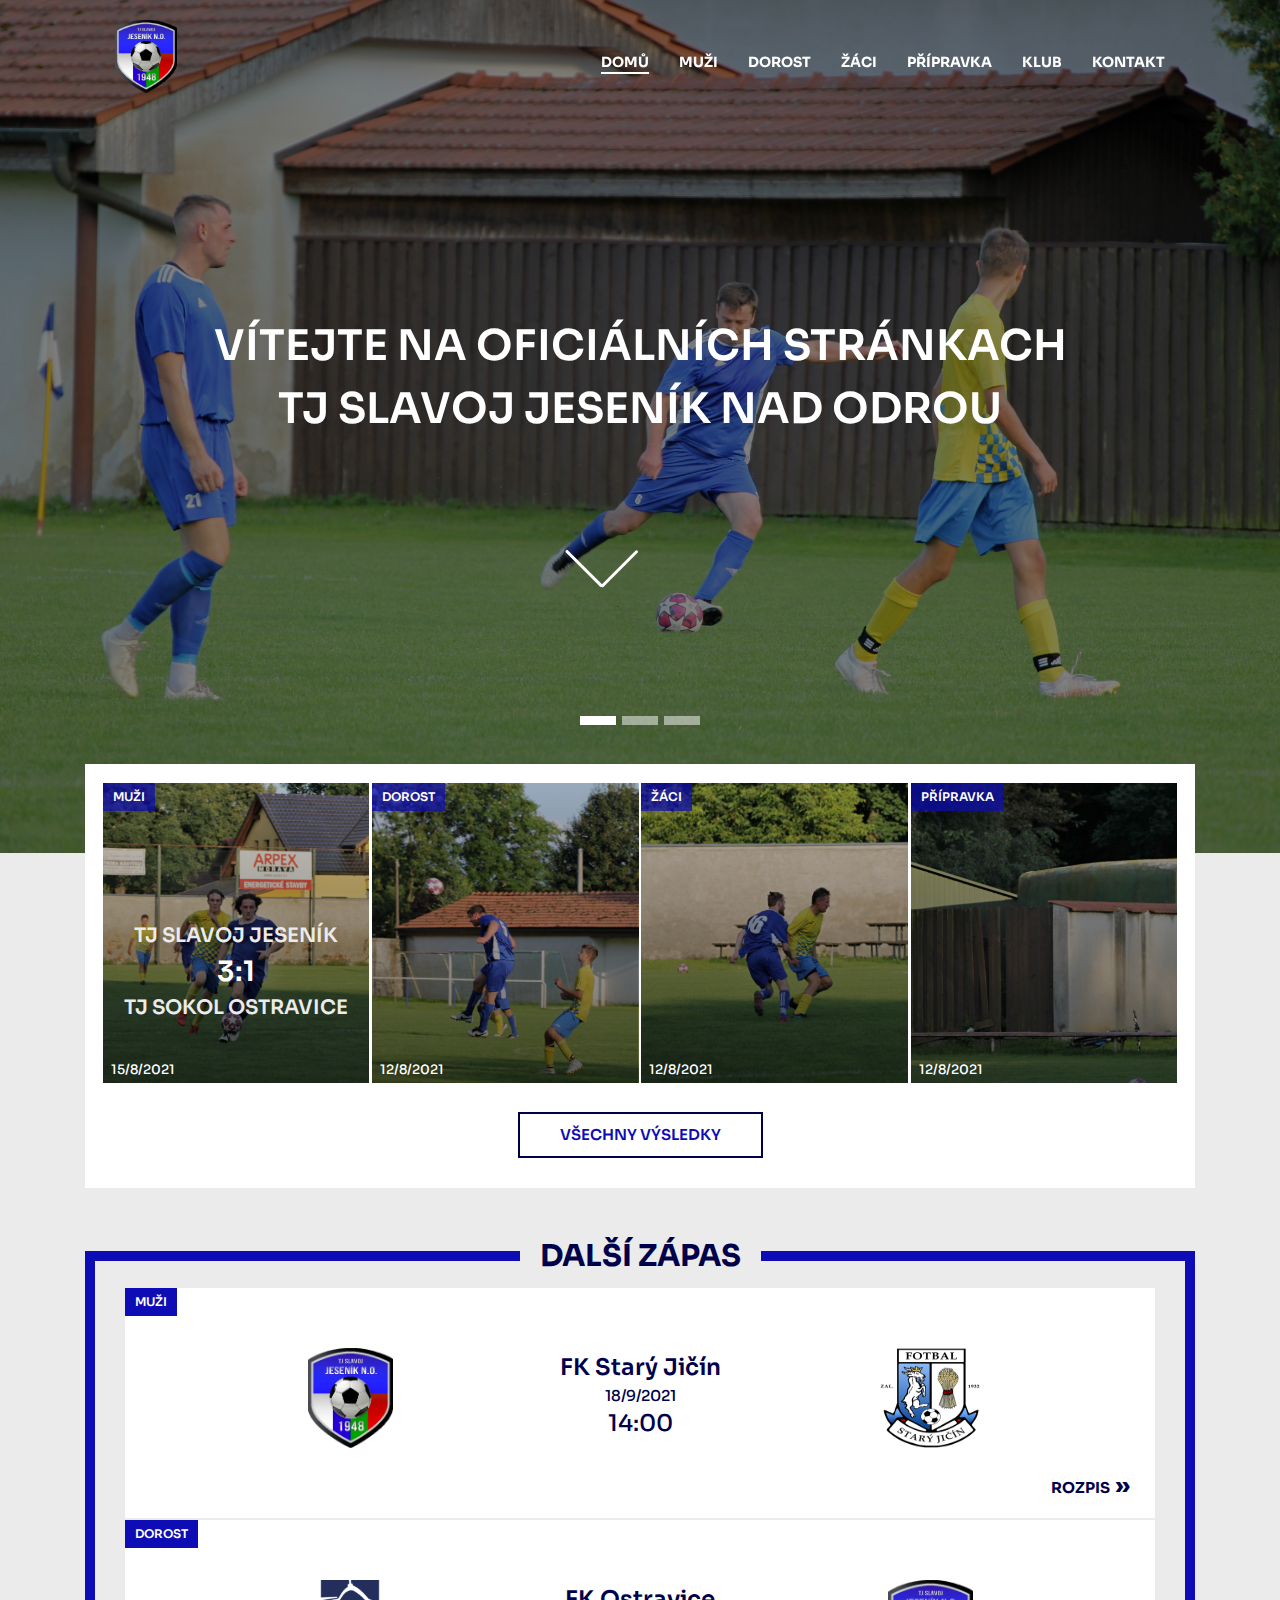
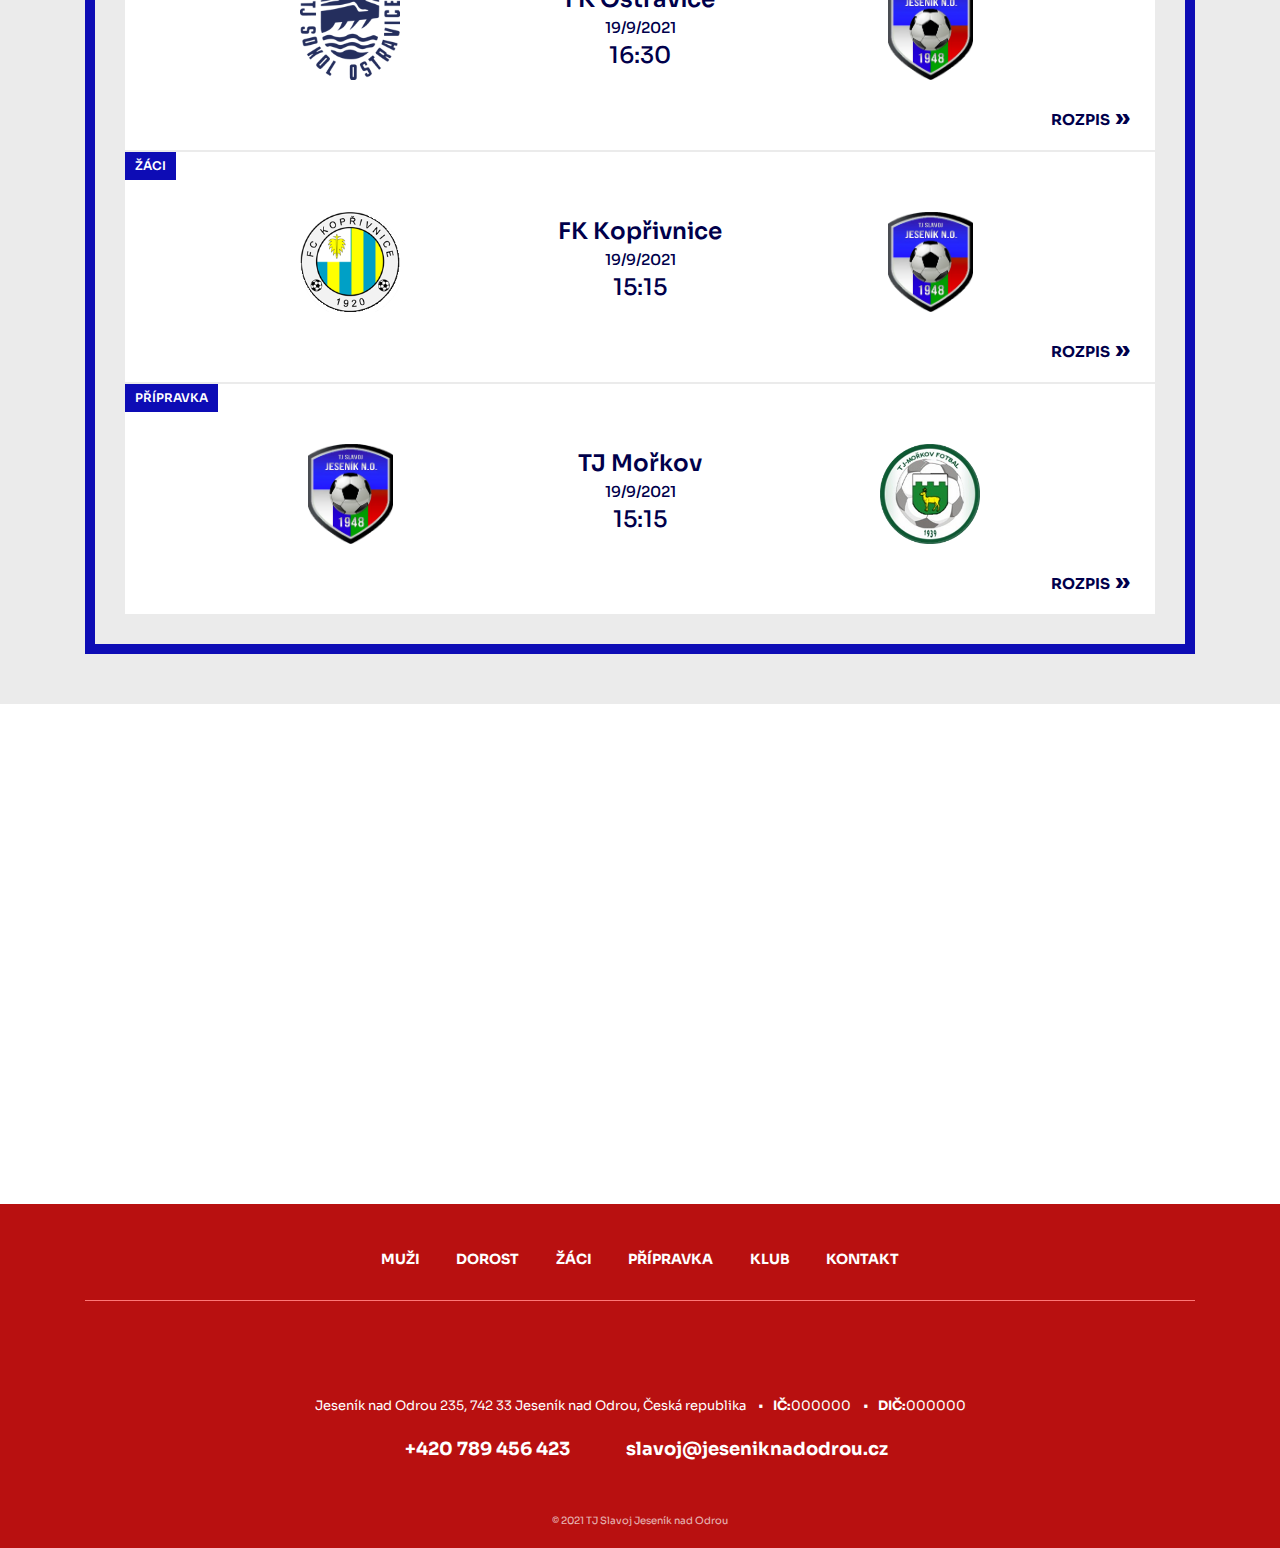
==== index.html @ a0bfc593 "edited bottom section" ====
<!DOCTYPE html>
<html>

<head>
    <meta charset='utf-8'>
    <meta http-equiv='X-UA-Compatible' content='IE=edge'>
    <title>TJ Slavoj</title>
    <meta name='viewport' content='width=device-width, initial-scale=1'>
    <link rel='stylesheet' type='text/css' media='screen' href='style.css'>
    <link rel="stylesheet" href="https://stackpath.bootstrapcdn.com/bootstrap/4.3.1/css/bootstrap.min.css"
        integrity="sha384-ggOyR0iXCbMQv3Xipma34MD+dH/1fQ784/j6cY/iJTQUOhcWr7x9JvoRxT2MZw1T" crossorigin="anonymous">
    <link rel="stylesheet" href="font-awesome-4.7.0/css/font-awesome.min.css">
    <script src="https://code.jquery.com/jquery-3.3.1.slim.min.js"
        integrity="sha384-q8i/X+965DzO0rT7abK41JStQIAqVgRVzpbzo5smXKp4YfRvH+8abtTE1Pi6jizo"
        crossorigin="anonymous"></script>
    <script src="https://cdnjs.cloudflare.com/ajax/libs/popper.js/1.14.7/umd/popper.min.js"
        integrity="sha384-UO2eT0CpHqdSJQ6hJty5KVphtPhzWj9WO1clHTMGa3JDZwrnQq4sF86dIHNDz0W1"
        crossorigin="anonymous"></script>
    <script src="https://stackpath.bootstrapcdn.com/bootstrap/4.3.1/js/bootstrap.min.js"
        integrity="sha384-JjSmVgyd0p3pXB1rRibZUAYoIIy6OrQ6VrjIEaFf/nJGzIxFDsf4x0xIM+B07jRM"
        crossorigin="anonymous"></script>
    <!-- function wanted to work only on current html file -->
    <script>
        $(window).scroll(function () {
            if ($(document).scrollTop() > 50) {
                $('.main-nav').addClass('affix');
                console.log("OK");
            } else {
                $('.main-nav').removeClass('affix');
            }
        });
    </script>
    <!-- Jquery needed -->
    <script src="https://ajax.googleapis.com/ajax/libs/jquery/3.1.1/jquery.min.js"></script>
    <script src="js/scripts.js"></script>
</head>

<body>
    <!-- Navigation bar -->
    <nav class="main-nav dynamic">
        <div class="container">
            <div class="logo">
                <a class="navbar-brand" href="#"></a>
            </div>
            <div id="mainListDiv" class="main_list">
                <ul class="navlinks">
                    <li class="active-page"><a href="#">DOMŮ</a></li>
                    <li><a href="muzi.html">MUŽI</a></li>
                    <li><a href="dorost.html">DOROST</a></li>
                    <li><a href="zaci.html">ŽÁCI</a></li>
                    <li><a href="pripravka.html">PŘÍPRAVKA</a></li>
                    <li><a href="klub.html">KLUB</a></li>
                    <li><a href="kontakt.html">KONTAKT</a></li>
                </ul>
            </div>
            <span class="navTrigger">
                <i></i>
                <i></i>
                <i></i>
            </span>
        </div>
    </nav>

    <!-- Carousel with into images -->
    <div id="carouselExampleIndicators" class="carousel slide" data-ride="carousel">
        <ol class="carousel-indicators">
            <li data-target="#carouselExampleIndicators" data-slide-to="0" class="active"></li>
            <li data-target="#carouselExampleIndicators" data-slide-to="1"></li>
            <li data-target="#carouselExampleIndicators" data-slide-to="2"></li>
        </ol>
        <div class="carousel-inner">
            <div class="main-desc">
                <span class="main-desc-1">VÍTEJTE NA OFICIÁLNÍCH STRÁNKACH</span>
                <br>
                <span class="main-desc-2">TJ SLAVOJ JESENÍK NAD ODROU</span>
                <br>
                <div class="arrow-container" onclick="scrollDown()">
                    <div class="arrow"></div>
                </div>
            </div>
            <div class="carousel-item active">
                <img class="d-block w-100" src="images/img05.jpg" alt="First slide">
            </div>
            <div class="carousel-item">
                <img class="d-block w-100" src="images/img01.jpg" alt="Second slide">
            </div>
            <div class="carousel-item">
                <img class="d-block w-100" src="images/img03.jpg" alt="Third slide">
            </div>
        </div>
    </div>

    <!-- middle section with results content images  -->
    <div class="container-fluid middle-section-background">
        <div class="container">
            <div class="result-section">
                <a onclick="openPageWithSection('muzi','mensTable')" style="cursor:pointer;">
                    <div class="result-images">
                        <div class="muzi">
                        </div>
                        <div class="result-title">MUŽI</div>
                        <div class="result-text">TJ SLAVOJ JESENÍK<br><span class="result-text-result">3:1</span><br>TJ
                            SOKOL OSTRAVICE</div>
                        <div class="result-date">15/8/2021</div>
                    </div>
                </a>
                <a href="#">
                    <div class="result-images">
                        <div class="dorost">
                        </div>
                        <div class="result-title">DOROST</div>
                        <div class="result-date">12/8/2021</div>
                    </div>
                </a>
                <a href="#">
                    <div class="result-images">
                        <div class="zaci">
                        </div>
                        <div class="result-title">ŽÁCI</div>
                        <div class="result-date">12/8/2021</div>
                    </div>
                </a>
                <a href="#">
                    <div class="result-images">
                        <div class="pripravka">
                        </div>
                        <div class="result-title">PŘÍPRAVKA</div>
                        <div class="result-date">12/8/2021</div>
                    </div>
                </a>
                <button class="results-bottom-button" onclick="openPageWithSection('muzi','resultTable')">VŠECHNY
                    VÝSLEDKY</button>
            </div>
        </div>
    </div>

    <!-- next matches section -->
    <div class="next-matches-section">
        <div class="container next-matches-title">
            <h2>DALŠÍ ZÁPAS</h2>
        </div>
        <div class="container">
            <div class="next-match-wrap">
                <div class="match-results-divider-line"></div>
                <div class="next-match-card ">
                    <div class="next-match-col">
                        <img src="images/logo.png" alt="Girl in a jacket" width="85" height="100">
                    </div>
                    <div class="next-match-col">
                        <div class="result-title" style="background-color: rgb(13,12,181);">MUŽI</div>
                        <h3>FK Starý Jičín</h3>
                        <h2>18/9/2021</h2>
                        <h1>14:00</h1>
                    </div>
                    <div class="next-match-col">
                        <img src="images/stary-jicin.png" alt="Girl in a jacket" width="100" height="100">
                    </div>
                    <a href="#" class="next-match-all" onclick="openPageWithSection('muzi','resultTable')">ROZPIS<span
                            class="arrow-next-match">&raquo;</span></a>
                </div>
                <div class="match-results-divider-line"></div>
                <div class="next-match-card">
                    <div class="next-match-col">
                        <img src="images/ostravice.png" alt="Girl in a jacket" width="100" height="100">
                    </div>
                    <div class="next-match-col">
                        <div class="result-title" style="background-color: rgb(13,12,181);">DOROST</div>
                        <h3>FK Ostravice</h3>
                        <h2>19/9/2021</h2>
                        <h1>16:30</h1>
                    </div>
                    <div class="next-match-col">
                        <img src="images/logo.png" alt="Girl in a jacket" width="85" height="100">
                    </div>
                    <a href="#" class="next-match-all">ROZPIS<span class="arrow-next-match">&raquo;</span></a>
                </div>

                <div class="match-results-divider-line"></div>
                <div class="next-match-card">
                    <div class="next-match-col">
                        <img src="images/koprivnice.png" alt="Girl in a jacket" width="100" height="100">
                    </div>
                    <div class="next-match-col">
                        <div class="result-title" style="background-color: rgb(13,12,181);">ŽÁCI</div>
                        <h3>FK Kopřivnice</h3>
                        <h2>19/9/2021</h2>
                        <h1>15:15</h1>
                    </div>
                    <div class="next-match-col">
                        <img src="images/logo.png" alt="Girl in a jacket" width="85" height="100">
                    </div>
                    <a href="#" class="next-match-all">ROZPIS<span class="arrow-next-match">&raquo;</span></a>
                </div>

                <div class="match-results-divider-line"></div>
                <div class="next-match-card">
                    <div class="next-match-col">
                        <img src="images/logo.png" alt="Girl in a jacket" width="85" height="100">
                    </div>
                    <div class="next-match-col">
                        <div class="result-title" style="background-color: rgb(13,12,181);">PŘÍPRAVKA</div>
                        <h3>TJ Mořkov</h3>
                        <h2>19/9/2021</h2>
                        <h1>15:15</h1>
                    </div>
                    <div class="next-match-col">
                        <img src="images/morkov.png" alt="Girl in a jacket" width="100" height="100">
                    </div>
                    <a href="#" class="next-match-all">ROZPIS<span class="arrow-next-match">&raquo;</span></a>
                </div>
            </div>
        </div>
    </div>
    </div>

    <!-- section with sponsors logos -->
    <div class="sponsors">
    </div>

    <!-- bottom section -->
    <div class="container-fluid bottom-section">
        <div class="container bottom-nav">
            <nav>
                <ul>
                    <li>MUŽI</li>
                    <li>DOROST</li>
                    <li>ŽÁCI</li>
                    <li>PŘÍPRAVKA</li>
                    <li>KLUB</li>
                    <li>KONTAKT</li>
                </ul>
            </nav>

            <div class="bottom-divider-line"></div>

            <div class="social-sites">
                <a href="https://www.facebook.com/TJ-Slavoj-Jesen%C3%ADk-nad-Odrou-111503132289346">
                    <i class="fa fa-facebook fa-2x" aria-hidden="true"></i>
                </a>
                <a href="https://www.instagram.com/slavoj_cz/">
                    <i class="fa fa-instagram fa-2x" aria-hidden="true"></i>
                </a>
                <i class="fa fa-youtube fa-2x" aria-hidden="true"></i>
                <i class="fa fa-twitter fa-2x" aria-hidden="true"></i>
            </div>

            
            <div class="comp-info">
                <i class="fa fa-map-marker"></i> 
                Jeseník nad Odrou 235, 742 33 Jeseník nad Odrou, Česká republika
                &nbsp;&nbsp;&nbsp;•&nbsp;&nbsp;&nbsp;<strong>IČ:</strong>000000
                &nbsp;&nbsp;&nbsp;•&nbsp;&nbsp;&nbsp;<strong>DIČ:</strong>000000
            </div>
            <div class="contact-info">
                <div class="phone">
                    <i class="fa fa-phone"></i>&nbsp;&nbsp;&nbsp;+420 789 456 423
                </div>
                <div class="mail">
                    <i class="fa fa-envelope-o"></i>&nbsp;&nbsp;&nbsp;slavoj@jeseniknadodrou.cz
                </div>
            </div>

            <div class="copyright">
                © 2021 TJ Slavoj Jeseník nad Odrou
            </div>


    </div>
    </div>

</body>

</html>
---- style.css ----
@import url('https://fonts.googleapis.com/css2?family=Georama:wght@100&family=Heebo:wght@300&family=Open+Sans&family=Play&display=swap');
@import url('https://fonts.googleapis.com/css2?family=Source+Sans+Pro&display=swap');
@import url('https://fonts.googleapis.com/css2?family=DM+Sans&family=Sintony&family=Sora&display=swap');
html,
body {
    margin: 0;
    padding: 0;
    box-sizing: border-box;
    font-family: 'DM Sans', sans-serif;
    font-family: 'Sintony', sans-serif;
    font-family: 'Sora', sans-serif;  
    font-size: 62.5%;
    font-size: 10px;
}

*:focus {
    outline: 0 !important;
}
/* Style for all HTML files */

/* Style for index.html file only */
.d-block.w-100 {
    filter: brightness(50%);
}

li.active-page {
    --d: 100%;
}


/* main desc animation */
@keyframes navAnimation {
    0% {
        opacity: 0;
    }
    70% {
        opacity: 0;
        margin-top: -50px;
    }
    100% {
        opacity: 1;
        margin-left: 0px;
     }
  }

.main-nav {
    width: 100%;
    height: 65px;
    position: fixed;
    line-height: 85px;
    text-align: center;
    z-index: 2;
    font-family: 'DM Sans', sans-serif;
    font-family: 'Sintony', sans-serif;
    font-family: 'Sora', sans-serif;
    font-weight: bold;
    animation: navAnimation ease 0.5s;
    animation-iteration-count: 1;
    animation-fill-mode: forwards;
}

.dynamic.main-nav {
    animation: navAnimation ease 1s;
    animation-iteration-count: 1;
    animation-fill-mode: forwards;
}


.main-nav div.logo {
    float: left;
    width: auto;
    height: auto;
    padding-left: 3rem;
}

.main-nav div.logo a {
    text-decoration: none;
    color: #fff;
    font-size: 2.5rem;
}

.main-nav div.logo a:hover {
    color: #00E676;
}

.main-nav div.main_list {
    height: 65px;
    float: right;
}

.main-nav div.main_list ul {
    width: 100%;
    height: 65px;
    display: flex;
    list-style: none;
    margin: 0;
    padding: 0;
}

.main-nav div.main_list ul li {
    width: auto;
    height: 85px;
    padding: 0;
    padding-right: 3rem;
}

.main-nav div.main_list ul li a {
    text-decoration: none;
    color: #fff;
    line-height: 85px;
    font-size: 1.4rem;
    background: 
    linear-gradient(currentColor 0 0) 
    0 100% /var(--d, 0) 2px 
    no-repeat;
    transition:0.25s;
    padding-bottom: 3px;
}


.main-nav div.main_list ul li a:hover {
  --d: 100%;
}


.navbar-brand {
    position: relative;
    background: url(images/version_1.png);
    width: 62px;
    height: 73px;
    background-size: cover;
    background-repeat: no-repeat;
    background-position: center;
}
/* Home section */

/* main desc animation */
@keyframes fadeAnimationOne {
    0% {
        opacity: 0;
    }
    30% {
        opacity: 0;
        margin-left: -200px;
    }
    100% {
        opacity: 1;
        margin-left: 0px;
     }
  }

  @keyframes fadeAnimationTwo {
    0% {
        opacity: 0;
    }
    50% {
        opacity: 0;
        margin-left: -200px;
    }
    100% {
        opacity: 1;
        margin-left: 0px;
     }
  }

  @keyframes fadeAnimationThree {
    0% {
        opacity: 0;
    }
    80% {
        opacity: 0;
        margin-left: -100px;
    }
    100% {
        opacity: 1;
        margin-left: 0px;
     }
  }

.main-desc {
    position: absolute;
    text-align: center;
    z-index: 1;
    color: white;
    top: 45%;
    left: 50%;
    width: 100%;
    transform: translateX(-50%) translateY(-55%);
    font-family: 'DM Sans', sans-serif;
    font-family: 'Sintony', sans-serif;
    font-family: 'Sora', sans-serif;
    font-size: 3.3vw;
    font-weight: 600;
}

.main-desc .main-desc-1 {
    animation: fadeAnimationOne ease 4s;
    animation-iteration-count: 1;
    animation-fill-mode: forwards;
}

.main-desc .main-desc-2 {
    animation: fadeAnimationTwo ease 4s;
    animation-iteration-count: 1;
    animation-fill-mode: forwards;
    margin-top: 50px;
}


@keyframes arrowAnimation {
    0%, 20%, 50%, 80%, 100% {
        transform: translateY(0);
      }
      40% {
        transform: translateY(-3vw);
      }
      60% {
        transform: translateY(-1.5vw);
      }
  }

.arrow-container {
    animation: fadeAnimationThree 3s forwards, arrowAnimation 3s infinite;
    display: block;
    width: 6vw;
    height: 5vw;
    position: absolute;
    top: 150%;
    left: 47%;
    transform: translate(-50%, 53%) rotateZ(0deg);
  }
  .arrow-container:hover {
    cursor: pointer;
  }
  .arrow-container:hover .arrow {
    top: 50%;
  }
  .arrow-container:hover .arrow:before {
    transform: translate(-50%, -50%) rotateZ(-30deg);
  }
  .arrow-container:hover .arrow:after {
    transform: translate(-50%, -50%) rotateZ(30deg);
  }
  .arrow {
    position: absolute;
    left: 50%;
    transition: all 0.4s ease;
    width: 4vw;
    height: 4vw;
  }
  .arrow:before, .arrow:after {
    transition: all 0.4s ease;
    content: '';
    display: block;
    position: absolute;
    transform-origin: bottom right;
    background: #fff;
    width: 0.2vw;
    height: 4vw;
    border-radius: 10px;
    transform: translate(-50%, -50%) rotateZ(-45deg);
  }
  .arrow:after {
    transform-origin: bottom left;
    transform: translate(-50%, -50%) rotateZ(45deg);
  }
  .arrow:nth-child(1) {
    top: 35%;
  }
  .arrow:nth-child(2) {
    top: 75%;
  }


.title-button {
    background-color: rgba(13,12,181,0.7);
    color: rgba(255,255,255,1);
    border: none;
    font-family: 'DM Sans', sans-serif;
    font-family: 'Sintony', sans-serif;
    font-family: 'Sora', sans-serif;
    font-size: 1.5vw;
    padding: 10px;
    border-radius: 10px;
}

.navTrigger {
    display: none;
}

.main-nav {
    padding-top: 20px;
    padding-bottom: 20px;
    -webkit-transition: all 0.4s ease;
    transition: all 0.4s ease;
}


/* Media qurey section */

@media screen and (min-width: 768px) and (max-width: 1024px) {
    .container {
        margin: 0;
    }
}

@media screen and (max-width:768px) {
    .navTrigger {
        display: block;
    }
    .affix.main-nav {
        padding: 0;
        /* background-color: red; */
    }
    .navbar-brand {
        position: absolute;
        background: url(images/version_1.png);
        width: 36px;
        height: 42px;
        background-size: cover;
        background-repeat: no-repeat;
        background-position: center;
        left: 50%;
        transform: translate(-50%, 0%);
    }
    .main-nav div.main_list {
        width: 100%;
        height: 0;
        overflow: hidden;
    }
    .main-nav div.show_list {
        height: auto;
        display: none;
    }
    .main-nav div.main_list ul {
        flex-direction: column;
        width: 100%;
        height: 100vh;
        right: 0;
        left: 0;
        bottom: 0;
        background: rgb(143,255,111);
        background: linear-gradient(90deg, rgba(143,255,111,1) 0%, rgba(121,9,9,1) 0%, rgba(255,255,255,1) 0%, rgba(0,74,255,1) 100%);
        /*same background color of navbar*/
        background-position: center top;
    }
    .main-nav div.main_list ul li {
        width: 100%;
        text-align: right;
    }
    .main-nav div.main_list ul li a {
        text-align: center;
        width: 100%;
        font-size: 3rem;
        padding: 20px;
    }
    .main-nav div.media_button {
        display: block;
    }


}


/* Animation */
.navTrigger {
    cursor: pointer;
    width: 30px;
    height: 4px;
    margin: auto;
    position: absolute;
    right: 30px;
    top: 0;
    bottom: 0;
}

.navTrigger i {
    background-color: #fff;
    border-radius: 2px;
    content: '';
    display: block;
    width: 100%;
    height: 4px;
}

.navTrigger i:nth-child(1) {
    -webkit-animation: outT 0.8s backwards;
    animation: outT 0.8s backwards;
    -webkit-animation-direction: reverse;
    animation-direction: reverse;
}

.navTrigger i:nth-child(2) {
    margin: 5px 0;
    -webkit-animation: outM 0.8s backwards;
    animation: outM 0.8s backwards;
    -webkit-animation-direction: reverse;
    animation-direction: reverse;
}

.navTrigger i:nth-child(3) {
    -webkit-animation: outBtm 0.8s backwards;
    animation: outBtm 0.8s backwards;
    -webkit-animation-direction: reverse;
    animation-direction: reverse;
}

.navTrigger.active i:nth-child(1) {
    -webkit-animation: inT 0.8s forwards;
    animation: inT 0.8s forwards;
}

.navTrigger.active i:nth-child(2) {
    -webkit-animation: inM 0.8s forwards;
    animation: inM 0.8s forwards;
}

.navTrigger.active i:nth-child(3) {
    -webkit-animation: inBtm 0.8s forwards;
    animation: inBtm 0.8s forwards;
}

@-webkit-keyframes inM {
    50% {
        -webkit-transform: rotate(0deg);
    }
    100% {
        -webkit-transform: rotate(45deg);
    }
}

@keyframes inM {
    50% {
        transform: rotate(0deg);
    }
    100% {
        transform: rotate(45deg);
    }
}

@-webkit-keyframes outM {
    50% {
        -webkit-transform: rotate(0deg);
    }
    100% {
        -webkit-transform: rotate(45deg);
    }
}

@keyframes outM {
    50% {
        transform: rotate(0deg);
    }
    100% {
        transform: rotate(45deg);
    }
}

@-webkit-keyframes inT {
    0% {
        -webkit-transform: translateY(0px) rotate(0deg);
    }
    50% {
        -webkit-transform: translateY(9px) rotate(0deg);
    }
    100% {
        -webkit-transform: translateY(9px) rotate(135deg);
    }
}

@keyframes inT {
    0% {
        transform: translateY(0px) rotate(0deg);
    }
    50% {
        transform: translateY(9px) rotate(0deg);
    }
    100% {
        transform: translateY(9px) rotate(135deg);
    }
}

@-webkit-keyframes outT {
    0% {
        -webkit-transform: translateY(0px) rotate(0deg);
    }
    50% {
        -webkit-transform: translateY(9px) rotate(0deg);
    }
    100% {
        -webkit-transform: translateY(9px) rotate(135deg);
    }
}

@keyframes outT {
    0% {
        transform: translateY(0px) rotate(0deg);
    }
    50% {
        transform: translateY(9px) rotate(0deg);
    }
    100% {
        transform: translateY(9px) rotate(135deg);
    }
}

@-webkit-keyframes inBtm {
    0% {
        -webkit-transform: translateY(0px) rotate(0deg);
    }
    50% {
        -webkit-transform: translateY(-9px) rotate(0deg);
    }
    100% {
        -webkit-transform: translateY(-9px) rotate(135deg);
    }
}

@keyframes inBtm {
    0% {
        transform: translateY(0px) rotate(0deg);
    }
    50% {
        transform: translateY(-9px) rotate(0deg);
    }
    100% {
        transform: translateY(-9px) rotate(135deg);
    }
}

@-webkit-keyframes outBtm {
    0% {
        -webkit-transform: translateY(0px) rotate(0deg);
    }
    50% {
        -webkit-transform: translateY(-9px) rotate(0deg);
    }
    100% {
        -webkit-transform: translateY(-9px) rotate(135deg);
    }
}

@keyframes outBtm {
    0% {
        transform: translateY(0px) rotate(0deg);
    }
    50% {
        transform: translateY(-9px) rotate(0deg);
    }
    100% {
        transform: translateY(-9px) rotate(135deg);
    }
}

.affix {
    padding: 0;
    background: linear-gradient(to top, rgba(13,12,181,0.7) 0%, rgba(13,12,181,0.7) 70%, #fff 30%, #fff 100%);
    backdrop-filter: blur(8px);
}

.affix .navbar-brand {
    position: relative;
    background: url(images/version_1.png);
    width: 62px;
    height: 73px;
    background-size: cover;
    background-repeat: no-repeat;
    background-position: center;
    margin-top: 5px;
}

.myH2 {
	text-align:center;
	font-size: 4rem;
}
.myP {
	text-align: justify;
	padding-left:15%;
	padding-right:15%;
	font-size: 20px;
}
@media all and (max-width:700px){
	.myP {
		padding:2%;
	}
}

@keyframes indicatorsAnimation {
    0% {
        opacity: 0;
    }
    70% {
        opacity: 0;
        margin-top: -50px;
    }
    100% {
        opacity: 1;
        margin-left: 0px;
     }
  }

.carousel-inner {
    cursor: context-menu;
    /* max-height: 1000px; */
}

/* carousal indicators style */
ol.carousel-indicators {
    z-index: 1;
    position: absolute;
    bottom: 10vw;
    margin: 0;
    left: 0;
    right: 0;
    width: auto;
    animation: indicatorsAnimation ease 4.5s;
    animation-iteration-count: 1;
    animation-fill-mode: forwards;
 }

 ol.carousel-indicators li,
 ol.carousel-indicators li.active {
    border: 1px solid white;
    border: 3px solid white;
}

ol.carousel-indicators li.active {
  background-color: #fff;
  border: 3px solid white;
}


/* sponsors section */
.sponsors {
    width: 100%;
    height: 500px;
    background-color: #fff;
    /* border-top: 5px solid red; */
}

  /* bottom section */
.bottom-section {
    background-color: rgb(184, 16, 16);
    height: 100%;
    padding-top: 40px;  
    color: white;
    text-align: center;
    font-family: 'DM Sans', sans-serif;
    font-family: 'Sintony', sans-serif;
    font-family: 'Sora', sans-serif;  
  }



.bottom-divider-line {
    width: 100%;
    height: 1px;
    background-color: rgb(253, 119, 119);
}

nav {
    font-size: 1.4rem;
    font-weight: bold;
}

/* Flex Container */
.bottom-nav nav ul {
    width: 50%;
    left: 50%;
    transform: translateX(50%);
    list-style-type: none;
    margin: 0;
    padding: 0;
    display: flex;
    white-space: nowrap;
}

.bottom-nav nav ul li {
    cursor: pointer;
    padding: 0.5rem;
    padding-bottom: 30px;
    flex: auto;
    text-align: center;
    background: 
    linear-gradient(currentColor 0 0) 
    0 100% /var(--d, 0) 3px 
    no-repeat;
    transition:0.25s;
}

nav ul li:hover {
    --d: 100%;
}

/* Responsive Nav Bar */
@media all and (max-width: 600px) {
    nav ul {
        flex-direction: column;
    }
    nav ul li {
        text-align: center;
    }
    nav ul li:hover {
        padding-bottom: 5px;
        margin-bottom: 20px;
    }
}

.social-sites {
  padding: 30px 0;
  text-align: center;
  background: rgb(184, 16, 16);
}
.social-sites i{
  margin: 0 20px;
  color: #fff;
  cursor: pointer;
}

.social-sites a:hover {
    color:inherit;
    text-decoration: none;
}



.social-sites i:hover {
  color: #fff;
  -moz-transition: all 300ms cubic-bezier(0.785, 0.135, 0.15, 0.86);
  -o-transition: all 300ms cubic-bezier(0.785, 0.135, 0.15, 0.86);
  -webkit-transition: all 300ms cubic-bezier(0.785, 0.135, 0.15, 0.86);
  transition: all 300ms cubic-bezier(0.785, 0.135, 0.15, 0.86);
  -moz-transform: scale(1.5);
  -ms-transform: scale(1.5);
  -webkit-transform: scale(1.5);
  transform: scale(1.5);
}

.comp-info {
    text-align: center;
    padding: 20px 0px 20px 0px;
    font-size: 1.3rem;
}

.contact-info {
    text-align: center;
    padding-bottom: 30px;
    font-size: 1.8rem;
    font-weight: 700;
}

.phone {
    display: inline-block;
    margin-right: 30px;
}

.mail {
    display: inline-block;
    margin-left: 10px;
}

.copyright {
    font-weight: 1.2rem;
    opacity: 0.7;
    padding: 20px;
}
/* middle section */
.container-fluid.middle-section-background {
    background-color: #ebebeb;
    height: 100%;
    padding-bottom: 30px;
}
.result-section {
        position: relative;
        box-sizing: border-box;
        background-color: #fff;
        height: 100%;
        margin-top: -7vw;
        padding-top: 1.7%;
        text-align: center;
}
      
.result-images {
    width: 100%;
    height: 300px;
    max-width: 100%;
    display: inline-block;
    overflow: hidden;
    position: relative;
}

.muzi {
    width: 100%;
    height: 100%;
    position: relative;
    background-size: cover;
    background-position: center;
    background-image: url("images/img04.jpg"); /* fallback for older browsers */
    background-image: linear-gradient(to bottom, rgba(0,0,0,0.2)  0%,rgba(0,0,0,0.6) 100%), url("images/img04.jpg");
    transition: all 0.5s;
}

.zaci {
    width: 100%;
    height: 100%;
    position: relative;
    background-size: cover;
    background-image: url("images/img01.jpg");
    background-image: linear-gradient(to bottom, rgba(0,0,0,0.2)  0%,rgba(0,0,0,0.6) 100%), url("images/img01.jpg");
    transition: all 0.5s;
}

.pripravka {
    width: 100%;
    height: 100%;
    position: relative;
    background-size: cover;
    background-image: url("images/img02.jpg");
    background-image: linear-gradient(to bottom, rgba(0,0,0,0.2)  0%,rgba(0,0,0,0.6) 100%), url("images/img02.jpg");
    transition: all 0.5s;
}

.dorost {
    width: 100%;
    height: 100%;
    position: relative;
    background-size: cover;
    background-position: center;
    background-image: url("images/img03.jpg");
    background-image: linear-gradient(to bottom, rgba(0,0,0,0.2)  0%,rgba(0,0,0,0.6) 100%), url("images/img03.jpg");
    transition: all 0.5s;
}
/* hover image */
.muzi:hover {
    background-image: linear-gradient(to bottom, rgba(0,0,0,0.2)  0%,rgba(0,0,0,0.6) 100%), url("images/img04.jpg");
    transform: scale(1.2);
}

.dorost:hover {
    background-image: linear-gradient(to bottom, rgba(0,0,0,0.2)  0%,rgba(0,0,0,0.6) 100%), url("images/img03.jpg");
    transform: scale(1.2);
}

.zaci:hover {
    background-image: linear-gradient(to bottom, rgba(0,0,0,0.2)  0%,rgba(0,0,0,0.6) 100%), url("images/img01.jpg");
    transform: scale(1.2);
}

.pripravka:hover {
    background-image: linear-gradient(to bottom, rgba(0,0,0,0.2)  0%,rgba(0,0,0,0.6) 100%), url("images/img02.jpg");
    transform: scale(1.2);
}

.result-text {
    position: absolute;
    left: 50%;
    transform: translate(-50%, 0%);
    bottom: 20%;
    color: #ebebeb;
    font-size: 2rem;
    font-family: 'DM Sans', sans-serif;
    font-family: 'Sintony', sans-serif;
    font-family: 'Sora', sans-serif;
    font-weight: 600;
    width: 100%;
    pointer-events: none;
}

.result-text-result {
    color: #fff;
    font-size: 2.8rem;
}

.result-title {
    left: 0%;
    top: 0%;
    z-index: 1;
    position: absolute;
    background-color: rgba(13,12,181,0.7);
    color: white;
    font-family: 'DM Sans', sans-serif;
    font-family: 'Sintony', sans-serif;
    font-family: 'Sora', sans-serif;
    padding: 5px 10px 5px 10px;
    font-size: 1.2rem;
    font-weight: 600;
    pointer-events: none;
}

.result-button {
    position: absolute;
    right: 0%;
    bottom:0%;
    font-size: 2rem;
    font-family: 'DM Sans', sans-serif;
    font-family: 'Sintony', sans-serif;
    font-family: 'Sora', sans-serif;
    font-weight: 600;
    border: none;
    background-color: #9b0000;
    color: #fff;
}
.result-button:hover {
    color: rgb(0, 0, 75);
    background-color: #fff;
}

.result-date {
    position: absolute;
    left: 3%;
    bottom: 1%;
    color: white;
    font-size: 1.3rem;
    font-weight: 500;
    font-family: 'DM Sans', sans-serif;
    font-family: 'Sintony', sans-serif;
    font-family: 'Sora', sans-serif;
    pointer-events: none;
}

.results-bottom-button {
    background-color: #fff;
    border: 2px solid rgb(0, 0, 75);
    color: rgb(13,12,181);
    padding: 10px 40px 10px 40px;
    font-size: 1.5rem;
    margin-top: 23px;
    margin-bottom: 30px;
    font-weight: 600;
    font-family: 'DM Sans', sans-serif;
    font-family: 'Sintony', sans-serif;
    font-family: 'Sora', sans-serif;
}

.results-bottom-button:hover {
    color: #fff;
    background-color: rgb(13,12,181);
    border: 2px solid rgb(13,12,181);
}

  /* For medium devices (e.g. tablets) */
@media screen and (min-width: 420px) {
    .result-images {
        max-width: 48%;
        margin-bottom: 2px;
    }
}

/* For large devices (e.g. desktops) */
@media screen and (min-width: 760px) {
    .result-images {
        max-width: 24%;
    }
}

@media screen and (max-width: 420px) {
    .result-images {
        margin-bottom: 2px;
    }

    .result-section {
        padding-top: 1px;
        padding-right: 1px;
        padding-left: 1px;
    }
}

/* next matches section */

.next-matches-title {
    background-color: #ebebeb;
}

.next-matches-title h2 {
    display: flex;
    width: 100%;
    justify-content: center;
    align-items: center;
    text-align: center;
    color: rgb(0, 0, 75);
    font-family: 'DM Sans', sans-serif;
    font-family: 'Sintony', sans-serif;
    font-family: 'Sora', sans-serif;
    font-size: 3rem;
    font-weight: 700;
}

.next-matches-title h2:before,
.next-matches-title h2:after {
    content: '';
    border-top: 10px solid rgb(13,12,181);
    margin: 0 20px 0 0;
    flex: 1 0 20px;
}

.next-matches-title h2:after {
    margin: 0 0 0 20px;
}

.next-matches-section {
    background-color: #ebebeb;
    /* height: 500px; */
    padding-bottom: 50px;
    padding-top: 20px;
}

.next-match-wrap {
    border-right: 10px solid rgb(13,12,181);
    border-left: 10px solid rgb(13,12,181);
    border-bottom: 10px solid rgb(13,12,181);
    margin-top: -23px;
    padding-top: 30px;
    padding-bottom: 30px;
}


.next-match-card {
    background-size: cover;
    background-repeat: no-repeat;
    background-position: center;
    text-align: center;
    padding: 30px 80px 50px 80px;
    position: relative;
    display: flex;
    align-items: center;
    margin-left: 30px;
    margin-right: 30px;
    background-color: #fff;
}



.teams {
    width: 100%;
    height: 100%;
}

.next-match-col {
    flex: 1;
    padding-top: 30px;
    padding-bottom: 20px;
}

.next-match-col h1 {
    /* padding: 20px; */
    color: rgb(0, 0, 75);
    font-size: 2.3rem;
    font-family: 'DM Sans', sans-serif;
    font-family: 'Sintony', sans-serif;
    font-family: 'Sora', sans-serif;
}

.next-match-col h2 {
    color: rgb(0, 0, 75);
    font-size: 1.5rem;
    font-family: 'DM Sans', sans-serif;
    font-family: 'Sintony', sans-serif;
    font-family: 'Sora', sans-serif;
}

.next-match-col h3 {
    color: rgb(0, 0, 75);
    font-size: 2.3rem;
    font-weight: 600;
    font-family: 'DM Sans', sans-serif;
    font-family: 'Sintony', sans-serif;
    font-family: 'Sora', sans-serif;
}

@media (max-width: 768px) { /*breakpoint*/
    .next-match-card {
        flex-direction: column;
    }
  }

.next-match-middle {
    color: blue;
    font-size: 25px;
    font-family: 'DM Sans', sans-serif;
    font-family: 'Sintony', sans-serif;
    font-family: 'Sora', sans-serif;
    font-weight: 800;
    padding: 0 10vw 0 10vw;
}

.next-match-card-title {
    left: 0%;
    top: 0%;
    z-index: 1;
    position: absolute;
    background-color: rgb(13,12,181);
    color: white;
    font-family: 'DM Sans', sans-serif;
    font-family: 'Sintony', sans-serif;
    font-family: 'Sora', sans-serif;
    padding: 5px 10px 5px 10px;
    font-size: 1.2rem;
    font-weight: 600;
    pointer-events: none;
}


.match-results-divider-line {
    /* width: 100%; */
    height: 2px;
    background-color: #ebebeb;
    margin: 0px 30px 0px 30px;
}

.next-match-all {
    position: absolute;
    right: 25px;
    bottom: 15px;
    color: rgb(0, 0, 75);
    font-family: 'DM Sans', sans-serif;
    font-family: 'Sintony', sans-serif;
    font-family: 'Sora', sans-serif;
    font-size: 1.5rem;
    font-weight: 700;
    text-decoration: none;
}

.arrow-next-match {
    font-size: 2.3rem;
    margin-left: 5px;
}

.next-match-all:hover {
    text-decoration: none;
    color: rgb(13,12,181);
}

/* End of styles used mainly in index.html file */



/* Style for teames pages */
.teams-section-main-image {
    background-image: linear-gradient(to bottom, rgba(0, 0, 0, 0.7)  0%,rgba(0, 0, 0, 0.7)  100%), url("images/img07.jpg");
    background-repeat: no-repeat;
    background-size: cover;
    background-position: center;
    width: 100%;
    height: 400px;
}

@media screen and (max-width: 768px) {
    .teams-section-main-image {
        height: 200px;
    }   
}

.teams-section-main-image h2 {
    position: absolute;
    text-align: center;
    z-index: 1;
    color: white;
    /* top: 15%; */
    left: 80%; 
    width: 100%;
    transform: translateX(-80%) translateY(-15%);
    margin-top: 140px;
    font-family: 'DM Sans', sans-serif;
    font-family: 'Sintony', sans-serif;
    font-family: 'Sora', sans-serif;
    font-size: 5rem;
    font-weight: 800;
}

@media screen and (max-width: 768px) {
    .teams-section-main-image h2 {
        font-size: 4rem;
        margin-top: 110px;
    }   
}


/* Style for mens section */

.mens-players {
    background-color: #fff;
    height: 100%;
    margin-top: -130px;
    margin-bottom: 40px;
    margin-left: -20px;
    position: relative;
}

@media screen and (max-width: 768px) {
    .mens-players {
        margin-top: 0px;
    }
}

.player-type {
    background-color: #fff;
    text-align: center;
    margin: 30px 0 20px 0px;
}

.player-type h2 {
    display: flex;
    width: 100%;
    justify-content: left;
    align-items: center;
    text-align: center;
    color: rgb(0, 0, 75);
    font-family: 'DM Sans', sans-serif;
    font-family: 'Sintony', sans-serif;
    font-family: 'Sora', sans-serif;
    font-size: 3rem;
    font-weight: 700;
}

/* .player-type h2:before,
.player-type h2:after {
    content: '';
    border-top: 4px solid rgb(13,12,181);
    margin: 0 20px 0 0px;
    flex: 1 0 20px;
}
.player-type h2:after {
    margin: 0 0px 0 20px;
} */

.table-wrapper {
    padding: 60px 40px 40px 40px;
    width: 100%;
    height: 100%;
    text-align: center;
    /* background-color: red; */
}

.table {
    font-size: 1.5rem;
    width: 100%;
    font-family: 'DM Sans', sans-serif;
    font-family: 'Sintony', sans-serif;
    font-family: 'Sora', sans-serif;
    color:  rgb(0, 0, 75);
    border: 0;
}


@media screen and (max-width: 768px) {
    .table {
        font-size: 1.3rem;
    }
}

.table thead {
    color: #fff;
    background-color: rgb(13,12,181);
    border: 0;
}

.table {border: 0;} 
.table tr, .table td, .table th {border: 0!important;}
.table tr:nth-child(1), 
.table tr:nth-child(1) {border-bottom: 1px solid rgb(0, 0, 75)!important;}
.table tr:nth-child(2) {border-bottom: 1px solid rgb(0, 0, 75)!important;}
.table tr:nth-child(3) {border-bottom: 1px solid rgb(0, 0, 75)!important;}
.table tr:nth-child(4) {border-bottom: 1px solid rgb(0, 0, 75)!important;}
.table tr:nth-child(5) {border-bottom: 1px solid rgb(0, 0, 75)!important;}
.table tr:nth-child(6) {border-bottom: 1px solid rgb(0, 0, 75)!important;}
.table tr:nth-child(7) {border-bottom: 1px solid rgb(0, 0, 75)!important;}
.table tr:nth-child(8) {border-bottom: 1px solid rgb(0, 0, 75)!important;}
.table tr:nth-child(9) {border-bottom: 1px solid rgb(0, 0, 75)!important;}
.table tr:nth-child(10) {border-bottom: 1px solid rgb(0, 0, 75)!important;}
.table tr:nth-child(11) {border-bottom: 1px solid rgb(0, 0, 75)!important;}
.table tr:nth-child(12) {border-bottom: 1px solid rgb(0, 0, 75)!important;}
.table tr:nth-child(13) {border-bottom: 1px solid rgb(0, 0, 75)!important;}
.table tr:nth-child(14) {border-bottom: 1px solid rgb(0, 0, 75)!important;}



.tablink {
    background-color: #fff;
    color: rgb(0, 0, 75);
    float: left;
    border: none;
    outline: none;
    cursor: pointer;
    padding: 14px 16px;
    font-size: 1.6rem;
    font-weight: 700;
    width: 33.3333333%;
    font-family: 'DM Sans', sans-serif;
    font-family: 'Sintony', sans-serif;
    font-family: 'Sora', sans-serif;
    border-bottom: 2px solid rgb(13,12,181);
    background: 
    linear-gradient(currentColor 0 0) 
    0 100% /var(--d, 0) 4px 
    no-repeat;
    transition:0.25s;
}


@media screen and (max-width: 768px) {
    .tablink {
        font-size: 1.3rem;
    }
}


.tablink:hover {
    color: rgb(13,12,181);
    --d: 100%;
}

/* Style the tab content (and add height:100% for full page content) */
.tabcontent {
    color: white;
    height: 100%;
}

#Home {background-color: #fff;}
#News {background-color: #fff;}
#Contact {background-color: #fff;}


.home-club {
    background-color: #ebebeb;
    font-weight: 800;
}


@media screen and (max-width: 768px) {
    .table {
        font-size: 1.1rem;
    }
}


@media screen and (max-width: 768px) {
    .table-matches {
        margin: 0 auto;
    }
}
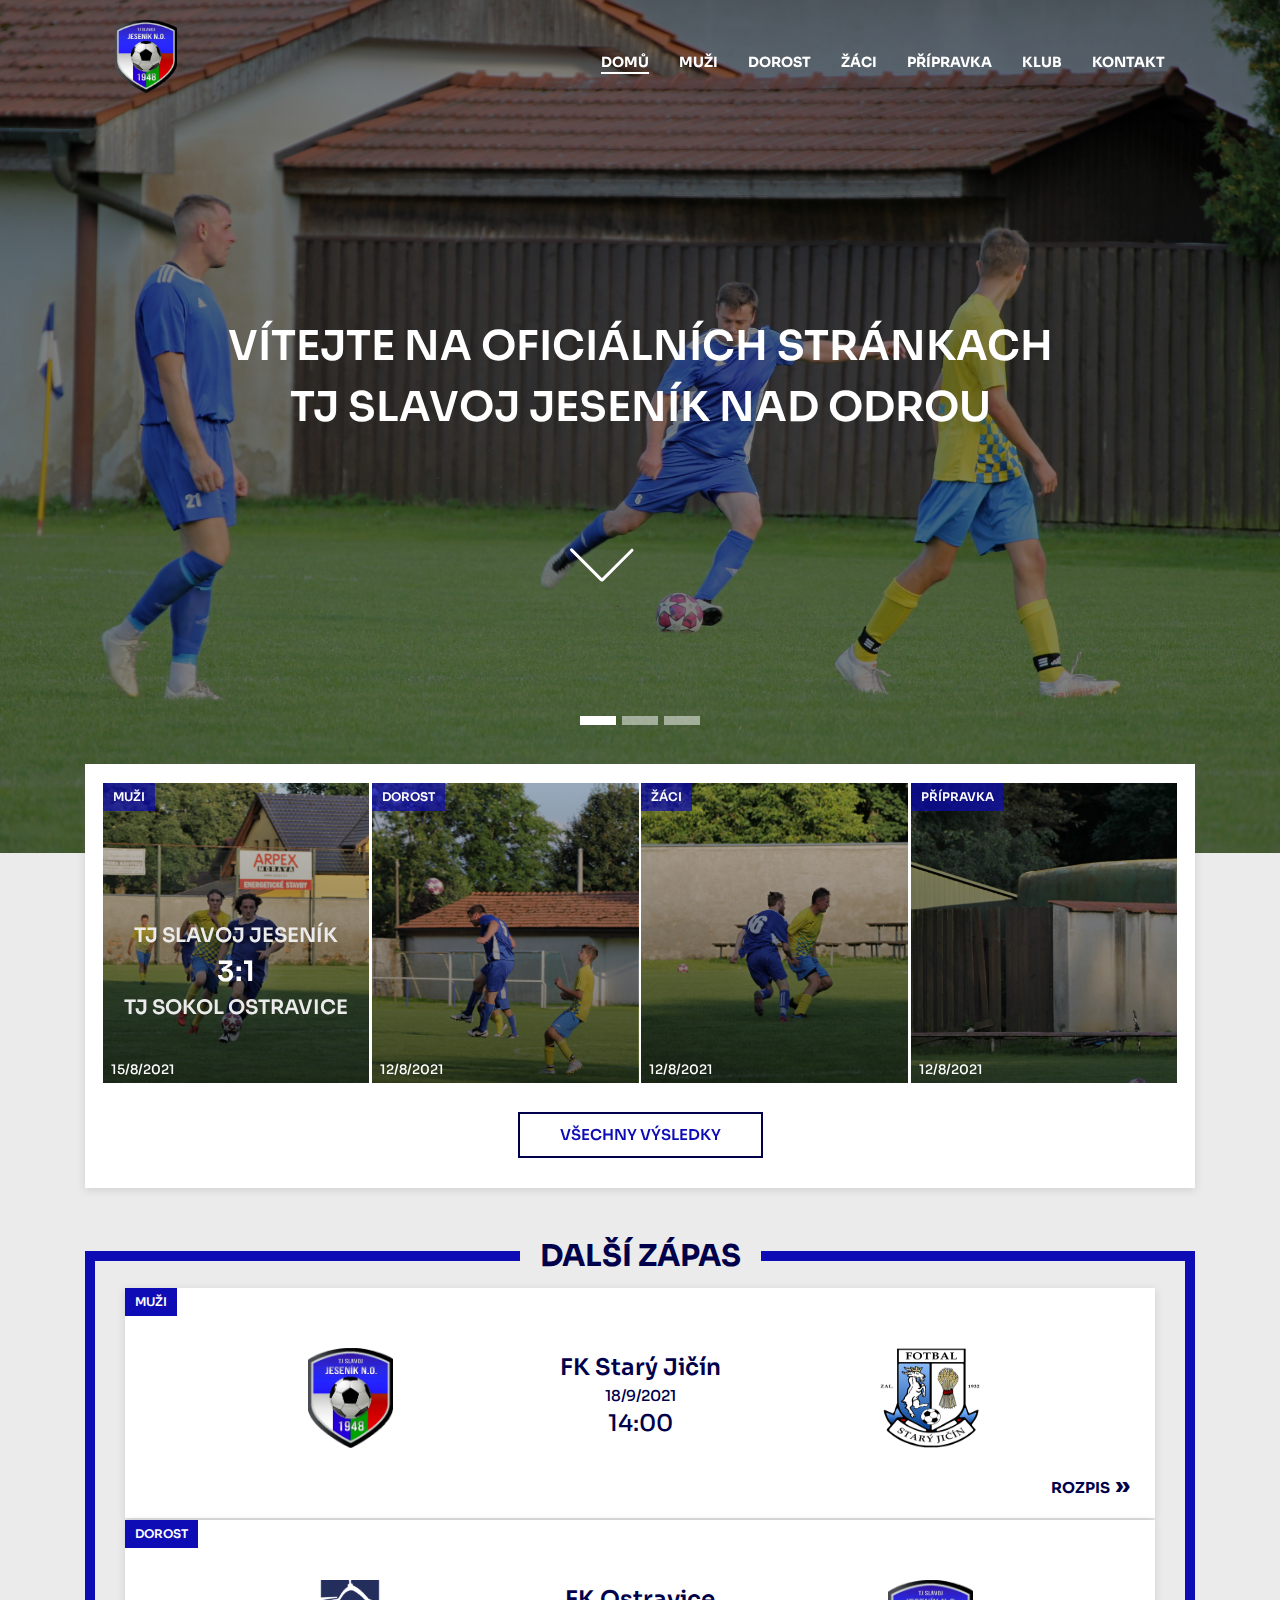
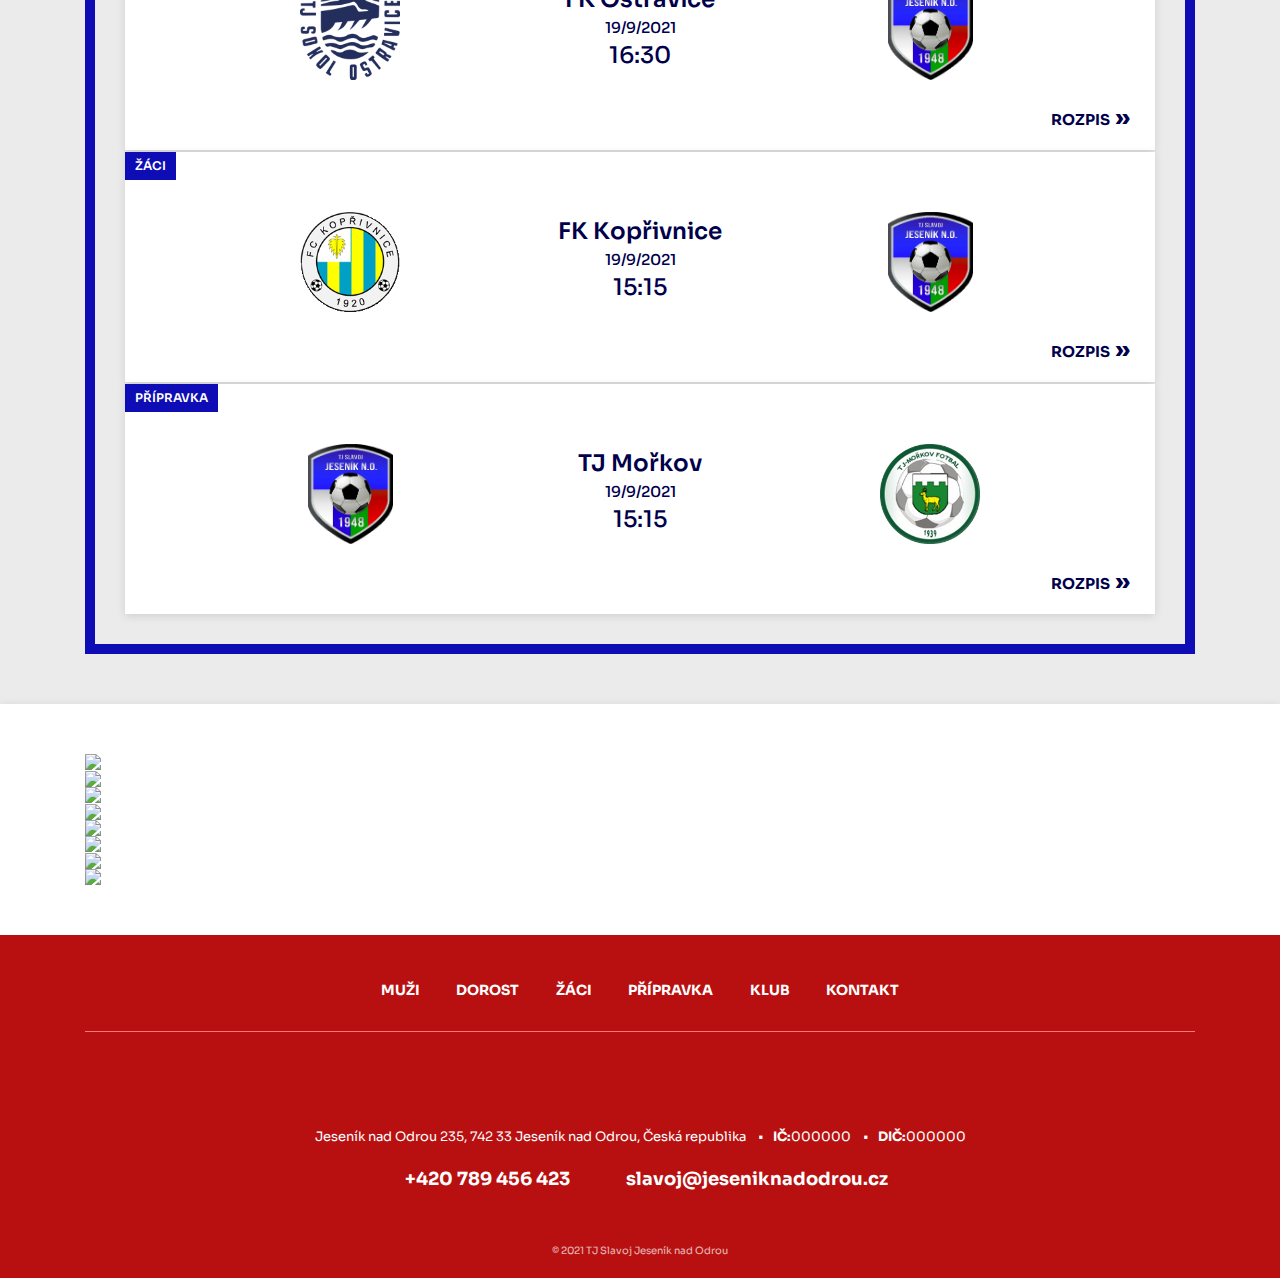
==== commit 0c7fa36d: "added box shadows, hover effects and partners logo carousel" ====
--- a/index.html
+++ b/index.html
@@ -32,6 +32,9 @@
     </script>
     <!-- Jquery needed -->
     <script src="https://ajax.googleapis.com/ajax/libs/jquery/3.1.1/jquery.min.js"></script>
+    <script src="https://code.jquery.com/jquery-2.2.0.min.js" type="text/javascript"></script>
+    <script src="https://cdnjs.cloudflare.com/ajax/libs/slick-carousel/1.6.0/slick.js"></script>
+    <script src="https://maxcdn.bootstrapcdn.com/bootstrap/3.3.6/js/bootstrap.min.js"></script>
     <script src="js/scripts.js"></script>
 </head>
 
@@ -213,8 +216,18 @@
     </div>
     </div>
 
-    <!-- section with sponsors logos -->
+    <!-- sponsors section -->
     <div class="sponsors">
+        <div class="customer-logos container">
+            <div class="slide"><img src="https://raw.githubusercontent.com/solodev/infinite-carousel/master/images/image1.png"></div>
+            <div class="slide"><img src="https://raw.githubusercontent.com/solodev/infinite-carousel/master/images/image2.png"></div>
+            <div class="slide"><img src="https://raw.githubusercontent.com/solodev/infinite-carousel/master/images/image3.png"></div>
+            <div class="slide"><img src="https://raw.githubusercontent.com/solodev/infinite-carousel/master/images/image4.png"></div>
+            <div class="slide"><img src="https://raw.githubusercontent.com/solodev/infinite-carousel/master/images/image5.png"></div>
+            <div class="slide"><img src="https://raw.githubusercontent.com/solodev/infinite-carousel/master/images/image6.png"></div>
+            <div class="slide"><img src="https://raw.githubusercontent.com/solodev/infinite-carousel/master/images/image7.png"></div>
+            <div class="slide"><img src="https://raw.githubusercontent.com/solodev/infinite-carousel/master/images/image8.png"></div>
+        </div>
     </div>
 
     <!-- bottom section -->
@@ -235,13 +248,13 @@
 
             <div class="social-sites">
                 <a href="https://www.facebook.com/TJ-Slavoj-Jesen%C3%ADk-nad-Odrou-111503132289346">
-                    <i class="fa fa-facebook fa-2x" aria-hidden="true"></i>
+                    <i class="fa fa-facebook fa-3x" aria-hidden="true"></i>
                 </a>
                 <a href="https://www.instagram.com/slavoj_cz/">
-                    <i class="fa fa-instagram fa-2x" aria-hidden="true"></i>
-                </a>
-                <i class="fa fa-youtube fa-2x" aria-hidden="true"></i>
-                <i class="fa fa-twitter fa-2x" aria-hidden="true"></i>
+                    <i class="fa fa-instagram fa-3x" aria-hidden="true"></i>
+                </a>
+                <i class="fa fa-youtube fa-3x" aria-hidden="true"></i>
+                <i class="fa fa-twitter fa-3x" aria-hidden="true"></i>
             </div>
 
             
--- a/style.css
+++ b/style.css
@@ -189,8 +189,14 @@
     font-family: 'DM Sans', sans-serif;
     font-family: 'Sintony', sans-serif;
     font-family: 'Sora', sans-serif;
-    font-size: 3.3vw;
+    font-size: 3.2vw;
     font-weight: 600;
+}
+
+@media screen and (min-width: 2000px) {
+    .main-desc {
+        font-size: 65px;
+    }
 }
 
 .main-desc .main-desc-1 {
@@ -229,6 +235,13 @@
     left: 47%;
     transform: translate(-50%, 53%) rotateZ(0deg);
   }
+
+@media screen and (min-width: 2000px) {
+    .arrow-container {
+        top: 130%;
+    }
+}
+
   .arrow-container:hover {
     cursor: pointer;
   }
@@ -256,7 +269,8 @@
     transform-origin: bottom right;
     background: #fff;
     width: 0.2vw;
-    height: 4vw;
+    height: 3.5vw;
+    max-height: 60px;
     border-radius: 10px;
     transform: translate(-50%, -50%) rotateZ(-45deg);
   }
@@ -315,7 +329,7 @@
     .navbar-brand {
         position: absolute;
         background: url(images/version_1.png);
-        width: 36px;
+        width: 42px;
         height: 42px;
         background-size: cover;
         background-repeat: no-repeat;
@@ -601,8 +615,10 @@
 
 .carousel-inner {
     cursor: context-menu;
-    /* max-height: 1000px; */
-}
+    max-height: 1000px;
+}
+
+
 
 /* carousal indicators style */
 ol.carousel-indicators {
@@ -633,10 +649,141 @@
 /* sponsors section */
 .sponsors {
     width: 100%;
-    height: 500px;
+    height: 100%;
     background-color: #fff;
-    /* border-top: 5px solid red; */
-}
+    padding: 50px 0px 50px 0px;
+    box-shadow: rgba(99, 99, 99, 0.2) 0px 2px 8px 0px;
+}
+/* 
+.customer-logos {
+
+    background-color: rgb(29, 112, 29);
+  } */
+  
+  /* Slider */
+  .slick-slide {
+      margin: 0px 20px;
+  }
+  
+  .slick-slide img {
+      width: 100%;
+  }
+  
+  .slick-slider
+  {
+      position: relative;
+      display: block;
+      box-sizing: border-box;
+  
+      -webkit-user-select: none;
+         -moz-user-select: none;
+          -ms-user-select: none;
+              user-select: none;
+  
+      -webkit-touch-callout: none;
+      -khtml-user-select: none;
+      -ms-touch-action: pan-y;
+          touch-action: pan-y;
+      -webkit-tap-highlight-color: transparent;
+  }
+  
+  .slick-list
+  {
+      position: relative;
+      display: block;
+      overflow: hidden;
+  
+      margin: 0;
+      padding: 0;
+  }
+  .slick-list:focus
+  {
+      outline: none;
+  }
+  .slick-list.dragging
+  {
+      cursor: pointer;
+      cursor: hand;
+  }
+  
+  .slick-slider .slick-track,
+  .slick-slider .slick-list
+  {
+      -webkit-transform: translate3d(0, 0, 0);
+         -moz-transform: translate3d(0, 0, 0);
+          -ms-transform: translate3d(0, 0, 0);
+           -o-transform: translate3d(0, 0, 0);
+              transform: translate3d(0, 0, 0);
+  }
+  
+  .slick-track
+  {
+      position: relative;
+      top: 0;
+      left: 0;
+  
+      display: block;
+  }
+  .slick-track:before,
+  .slick-track:after
+  {
+      display: table;
+  
+      content: '';
+  }
+  .slick-track:after
+  {
+      clear: both;
+  }
+  .slick-loading .slick-track
+  {
+      visibility: hidden;
+  }
+  
+  .slick-slide
+  {
+      display: none;
+      float: left;
+  
+      height: 100%;
+      min-height: 1px;
+  }
+  [dir='rtl'] .slick-slide
+  {
+      float: right;
+  }
+  .slick-slide img
+  {
+      display: block;
+  }
+  .slick-slide.slick-loading img
+  {
+      display: none;
+  }
+  .slick-slide.dragging img
+  {
+      pointer-events: none;
+  }
+  .slick-initialized .slick-slide
+  {
+      display: block;
+  }
+  .slick-loading .slick-slide
+  {
+      visibility: hidden;
+  }
+  .slick-vertical .slick-slide
+  {
+      display: block;
+  
+      height: auto;
+  
+      border: 1px solid transparent;
+  }
+  .slick-arrow.slick-hidden {
+      display: none;
+  }
+
 
   /* bottom section */
 .bottom-section {
@@ -778,8 +925,13 @@
         margin-top: -7vw;
         padding-top: 1.7%;
         text-align: center;
-}
-      
+        box-shadow: rgba(99, 99, 99, 0.2) 0px 2px 8px 0px;
+}
+    
+.result-section a:hover {
+    text-decoration: none;
+}
+
 .result-images {
     width: 100%;
     height: 300px;
@@ -1002,6 +1154,7 @@
     /* height: 500px; */
     padding-bottom: 50px;
     padding-top: 20px;
+    
 }
 
 .next-match-wrap {
@@ -1011,6 +1164,7 @@
     margin-top: -23px;
     padding-top: 30px;
     padding-bottom: 30px;
+    
 }
 
 
@@ -1026,6 +1180,7 @@
     margin-left: 30px;
     margin-right: 30px;
     background-color: #fff;
+    box-shadow: rgba(99, 99, 99, 0.2) 0px 2px 8px 0px;
 }
 
 
@@ -1127,11 +1282,9 @@
 
 .next-match-all:hover {
     text-decoration: none;
-    color: rgb(13,12,181);
 }
 
 /* End of styles used mainly in index.html file */
-
 
 
 /* Style for teames pages */
@@ -1142,6 +1295,8 @@
     background-position: center;
     width: 100%;
     height: 400px;
+    /* box-shadow: rgba(99, 99, 99, 0.2) 0px 2px 8px 0px; */
+
 }
 
 @media screen and (max-width: 768px) {
@@ -1181,9 +1336,10 @@
     background-color: #fff;
     height: 100%;
     margin-top: -130px;
-    margin-bottom: 40px;
+    margin-bottom: 70px;
     margin-left: -20px;
     position: relative;
+    box-shadow: rgba(99, 99, 99, 0.2) 0px 2px 8px 0px;
 }
 
 @media screen and (max-width: 768px) {
@@ -1290,11 +1446,21 @@
     font-family: 'Sora', sans-serif;
     border-bottom: 2px solid rgb(13,12,181);
     background: 
-    linear-gradient(currentColor 0 0) 
+    linear-gradient(rgb(13,12,181) 0 0) 
     0 100% /var(--d, 0) 4px 
     no-repeat;
     transition:0.25s;
 }
+
+.active-page-tablink {
+    background: 
+    linear-gradient(rgb(13,12,181) 0 0) 
+    0 100% /var(--d, 0) 4px 
+    no-repeat;
+    transition:0.25s;
+    --d: 100%;
+}
+
 
 
 @media screen and (max-width: 768px) {
@@ -1337,4 +1503,5 @@
     .table-matches {
         margin: 0 auto;
     }
-}+}
+
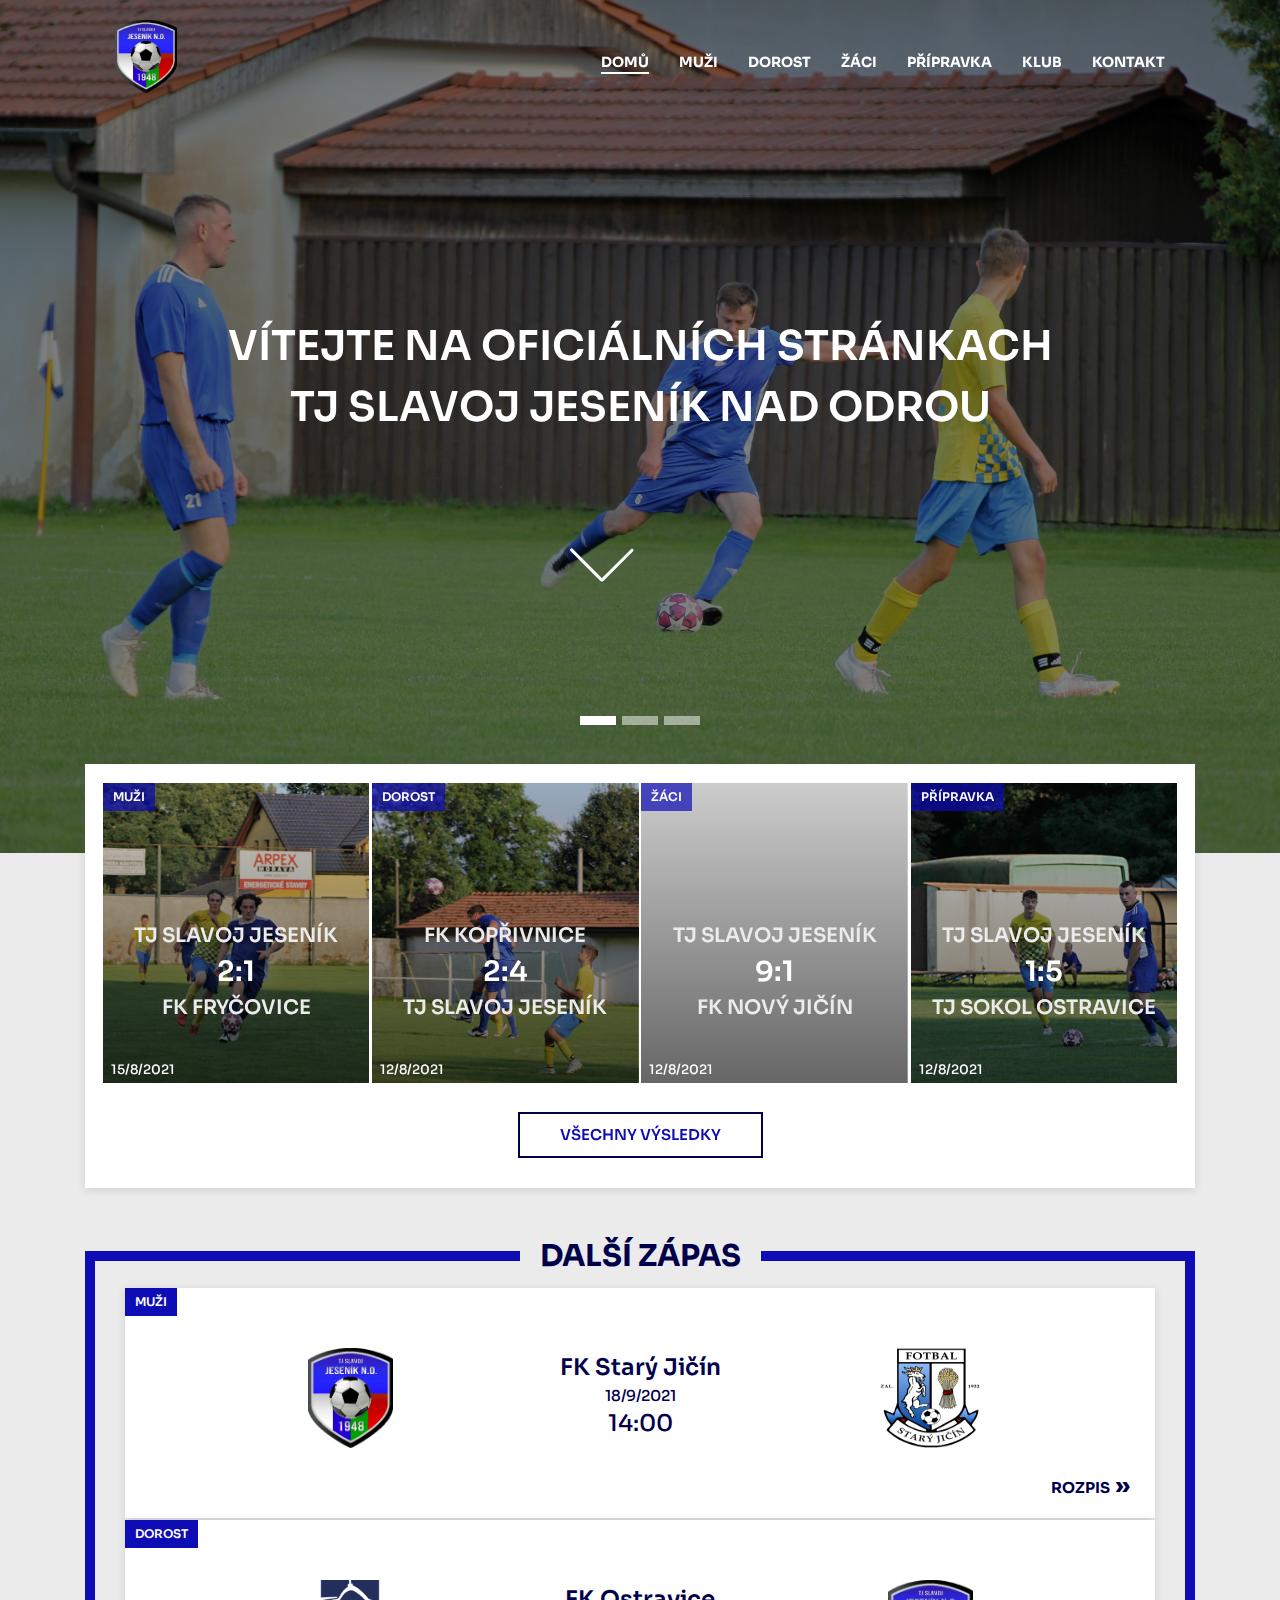
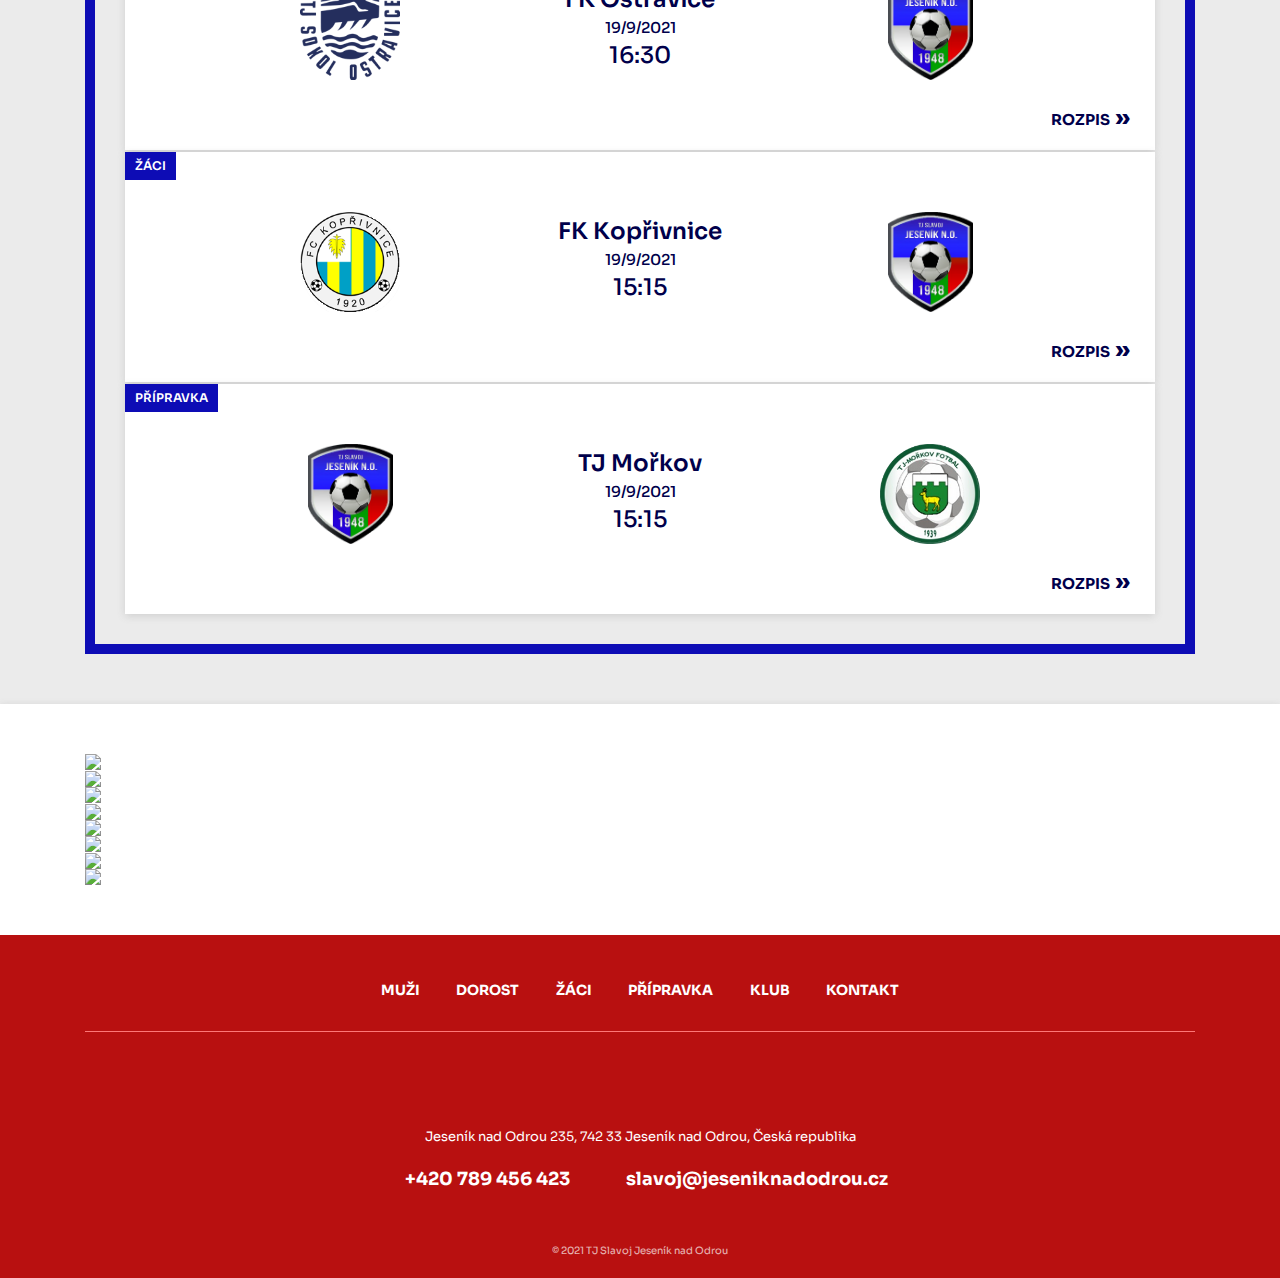
==== commit 333bd8cf: "some pictures added and edited in web" ====
--- a/index.html
+++ b/index.html
@@ -4,8 +4,10 @@
 <head>
     <meta charset='utf-8'>
     <meta http-equiv='X-UA-Compatible' content='IE=edge'>
-    <title>TJ Slavoj</title>
+    <title>TJ Slavoj Jeseník nad Odrou</title>
+    <link rel="icon" href="images/logo.png" type="image/x-icon">
     <meta name='viewport' content='width=device-width, initial-scale=1'>
+    <link rel="shortcut icon" href="/Cms_Data/Sites/fotbalstaryjicin/Files/favicon.ico">
     <link rel='stylesheet' type='text/css' media='screen' href='style.css'>
     <link rel="stylesheet" href="https://stackpath.bootstrapcdn.com/bootstrap/4.3.1/css/bootstrap.min.css"
         integrity="sha384-ggOyR0iXCbMQv3Xipma34MD+dH/1fQ784/j6cY/iJTQUOhcWr7x9JvoRxT2MZw1T" crossorigin="anonymous">
@@ -29,6 +31,7 @@
                 $('.main-nav').removeClass('affix');
             }
         });
+
     </script>
     <!-- Jquery needed -->
     <script src="https://ajax.googleapis.com/ajax/libs/jquery/3.1.1/jquery.min.js"></script>
@@ -43,7 +46,7 @@
     <nav class="main-nav dynamic">
         <div class="container">
             <div class="logo">
-                <a class="navbar-brand" href="#"></a>
+                <a class="navbar-brand" href="index.html"></a>
             </div>
             <div id="mainListDiv" class="main_list">
                 <ul class="navlinks">
@@ -56,7 +59,7 @@
                     <li><a href="kontakt.html">KONTAKT</a></li>
                 </ul>
             </div>
-            <span class="navTrigger">
+            <span onclick="openMobileMenu()" class="navTrigger">
                 <i></i>
                 <i></i>
                 <i></i>
@@ -85,10 +88,10 @@
                 <img class="d-block w-100" src="images/img05.jpg" alt="First slide">
             </div>
             <div class="carousel-item">
-                <img class="d-block w-100" src="images/img01.jpg" alt="Second slide">
+                <img class="d-block w-100" src="images/img08.jpg" alt="Second slide">
             </div>
             <div class="carousel-item">
-                <img class="d-block w-100" src="images/img03.jpg" alt="Third slide">
+                <img class="d-block w-100" src="images/img11.jpg" alt="Third slide">
             </div>
         </div>
     </div>
@@ -102,8 +105,7 @@
                         <div class="muzi">
                         </div>
                         <div class="result-title">MUŽI</div>
-                        <div class="result-text">TJ SLAVOJ JESENÍK<br><span class="result-text-result">3:1</span><br>TJ
-                            SOKOL OSTRAVICE</div>
+                        <div class="result-text">TJ SLAVOJ JESENÍK<br><span class="result-text-result">2:1</span><br>FK FRYČOVICE</div>
                         <div class="result-date">15/8/2021</div>
                     </div>
                 </a>
@@ -112,6 +114,8 @@
                         <div class="dorost">
                         </div>
                         <div class="result-title">DOROST</div>
+                        <div class="result-text">FK KOPŘIVNICE<br><span class="result-text-result">2:4</span><br>TJ
+                            SLAVOJ JESENÍK</div>
                         <div class="result-date">12/8/2021</div>
                     </div>
                 </a>
@@ -120,6 +124,8 @@
                         <div class="zaci">
                         </div>
                         <div class="result-title">ŽÁCI</div>
+                        <div class="result-text">TJ SLAVOJ JESENÍK<br><span class="result-text-result">9:1</span><br>FK NOVÝ JIČÍN
+                        </div>
                         <div class="result-date">12/8/2021</div>
                     </div>
                 </a>
@@ -128,6 +134,8 @@
                         <div class="pripravka">
                         </div>
                         <div class="result-title">PŘÍPRAVKA</div>
+                        <div class="result-text">TJ SLAVOJ JESENÍK<br><span class="result-text-result">1:5</span><br>TJ
+                            SOKOL OSTRAVICE</div>
                         <div class="result-date">12/8/2021</div>
                     </div>
                 </a>
@@ -219,14 +227,22 @@
     <!-- sponsors section -->
     <div class="sponsors">
         <div class="customer-logos container">
-            <div class="slide"><img src="https://raw.githubusercontent.com/solodev/infinite-carousel/master/images/image1.png"></div>
-            <div class="slide"><img src="https://raw.githubusercontent.com/solodev/infinite-carousel/master/images/image2.png"></div>
-            <div class="slide"><img src="https://raw.githubusercontent.com/solodev/infinite-carousel/master/images/image3.png"></div>
-            <div class="slide"><img src="https://raw.githubusercontent.com/solodev/infinite-carousel/master/images/image4.png"></div>
-            <div class="slide"><img src="https://raw.githubusercontent.com/solodev/infinite-carousel/master/images/image5.png"></div>
-            <div class="slide"><img src="https://raw.githubusercontent.com/solodev/infinite-carousel/master/images/image6.png"></div>
-            <div class="slide"><img src="https://raw.githubusercontent.com/solodev/infinite-carousel/master/images/image7.png"></div>
-            <div class="slide"><img src="https://raw.githubusercontent.com/solodev/infinite-carousel/master/images/image8.png"></div>
+            <div class="slide"><img
+                    src="https://raw.githubusercontent.com/solodev/infinite-carousel/master/images/image1.png"></div>
+            <div class="slide"><img
+                    src="https://raw.githubusercontent.com/solodev/infinite-carousel/master/images/image2.png"></div>
+            <div class="slide"><img
+                    src="https://raw.githubusercontent.com/solodev/infinite-carousel/master/images/image3.png"></div>
+            <div class="slide"><img
+                    src="https://raw.githubusercontent.com/solodev/infinite-carousel/master/images/image4.png"></div>
+            <div class="slide"><img
+                    src="https://raw.githubusercontent.com/solodev/infinite-carousel/master/images/image5.png"></div>
+            <div class="slide"><img
+                    src="https://raw.githubusercontent.com/solodev/infinite-carousel/master/images/image6.png"></div>
+            <div class="slide"><img
+                    src="https://raw.githubusercontent.com/solodev/infinite-carousel/master/images/image7.png"></div>
+            <div class="slide"><img
+                    src="https://raw.githubusercontent.com/solodev/infinite-carousel/master/images/image8.png"></div>
         </div>
     </div>
 
@@ -257,12 +273,12 @@
                 <i class="fa fa-twitter fa-3x" aria-hidden="true"></i>
             </div>
 
-            
+
             <div class="comp-info">
-                <i class="fa fa-map-marker"></i> 
+                <i class="fa fa-map-marker"></i>
                 Jeseník nad Odrou 235, 742 33 Jeseník nad Odrou, Česká republika
-                &nbsp;&nbsp;&nbsp;•&nbsp;&nbsp;&nbsp;<strong>IČ:</strong>000000
-                &nbsp;&nbsp;&nbsp;•&nbsp;&nbsp;&nbsp;<strong>DIČ:</strong>000000
+                <!-- &nbsp;&nbsp;&nbsp;•&nbsp;&nbsp;&nbsp;<strong>IČ:</strong>000000
+                &nbsp;&nbsp;&nbsp;•&nbsp;&nbsp;&nbsp;<strong>DIČ:</strong>000000 -->
             </div>
             <div class="contact-info">
                 <div class="phone">
@@ -278,7 +294,7 @@
             </div>
 
 
-    </div>
+        </div>
     </div>
 
 </body>
--- a/style.css
+++ b/style.css
@@ -329,8 +329,8 @@
     .navbar-brand {
         position: absolute;
         background: url(images/version_1.png);
-        width: 42px;
-        height: 42px;
+        width: 43px;
+        height: 50px;
         background-size: cover;
         background-repeat: no-repeat;
         background-position: center;
@@ -342,10 +342,16 @@
         height: 0;
         overflow: hidden;
     }
+
     .main-nav div.show_list {
-        height: auto;
+        position: relative;
+        height: 100%;
         display: none;
-    }
+        margin-top: 0px;
+        display: flex;
+        align-items: stretch;
+    }
+
     .main-nav div.main_list ul {
         flex-direction: column;
         width: 100%;
@@ -353,28 +359,22 @@
         right: 0;
         left: 0;
         bottom: 0;
-        background: rgb(143,255,111);
-        background: linear-gradient(90deg, rgba(143,255,111,1) 0%, rgba(121,9,9,1) 0%, rgba(255,255,255,1) 0%, rgba(0,74,255,1) 100%);
-        /*same background color of navbar*/
-        background-position: center top;
+        background-color: #000; 
     }
     .main-nav div.main_list ul li {
         width: 100%;
-        text-align: right;
+        height: 100%;
+        background-color: red;
     }
     .main-nav div.main_list ul li a {
-        text-align: center;
-        width: 100%;
-        font-size: 3rem;
-        padding: 20px;
+        /* width: 100%; */
+        font-size: 2rem;
+        color:rgb(0, 0, 75);
     }
     .main-nav div.media_button {
         display: block;
     }
-
-
-}
-
+}
 
 /* Animation */
 .navTrigger {
@@ -957,8 +957,9 @@
     height: 100%;
     position: relative;
     background-size: cover;
-    background-image: url("images/img01.jpg");
-    background-image: linear-gradient(to bottom, rgba(0,0,0,0.2)  0%,rgba(0,0,0,0.6) 100%), url("images/img01.jpg");
+    background-image: url("images/img10.jpg");
+    background-image: linear-gradient(to bottom, rgba(0,0,0,0.2)  0%,rgba(0,0,0,0.6) 100%), url("images/img10.jpg");
+    background-position: center;
     transition: all 0.5s;
 }
 
@@ -967,8 +968,9 @@
     height: 100%;
     position: relative;
     background-size: cover;
-    background-image: url("images/img02.jpg");
-    background-image: linear-gradient(to bottom, rgba(0,0,0,0.2)  0%,rgba(0,0,0,0.6) 100%), url("images/img02.jpg");
+    background-image: url("images/img06.jpg");
+    background-image: linear-gradient(to bottom, rgba(0,0,0,0.2)  0%,rgba(0,0,0,0.6) 100%), url("images/img06.jpg");
+    background-position: center;
     transition: all 0.5s;
 }
 
@@ -994,12 +996,12 @@
 }
 
 .zaci:hover {
-    background-image: linear-gradient(to bottom, rgba(0,0,0,0.2)  0%,rgba(0,0,0,0.6) 100%), url("images/img01.jpg");
+    background-image: linear-gradient(to bottom, rgba(0,0,0,0.2)  0%,rgba(0,0,0,0.6) 100%), url("images/img10.jpg");
     transform: scale(1.2);
 }
 
 .pripravka:hover {
-    background-image: linear-gradient(to bottom, rgba(0,0,0,0.2)  0%,rgba(0,0,0,0.6) 100%), url("images/img02.jpg");
+    background-image: linear-gradient(to bottom, rgba(0,0,0,0.2)  0%,rgba(0,0,0,0.6) 100%), url("images/img06.jpg");
     transform: scale(1.2);
 }
 
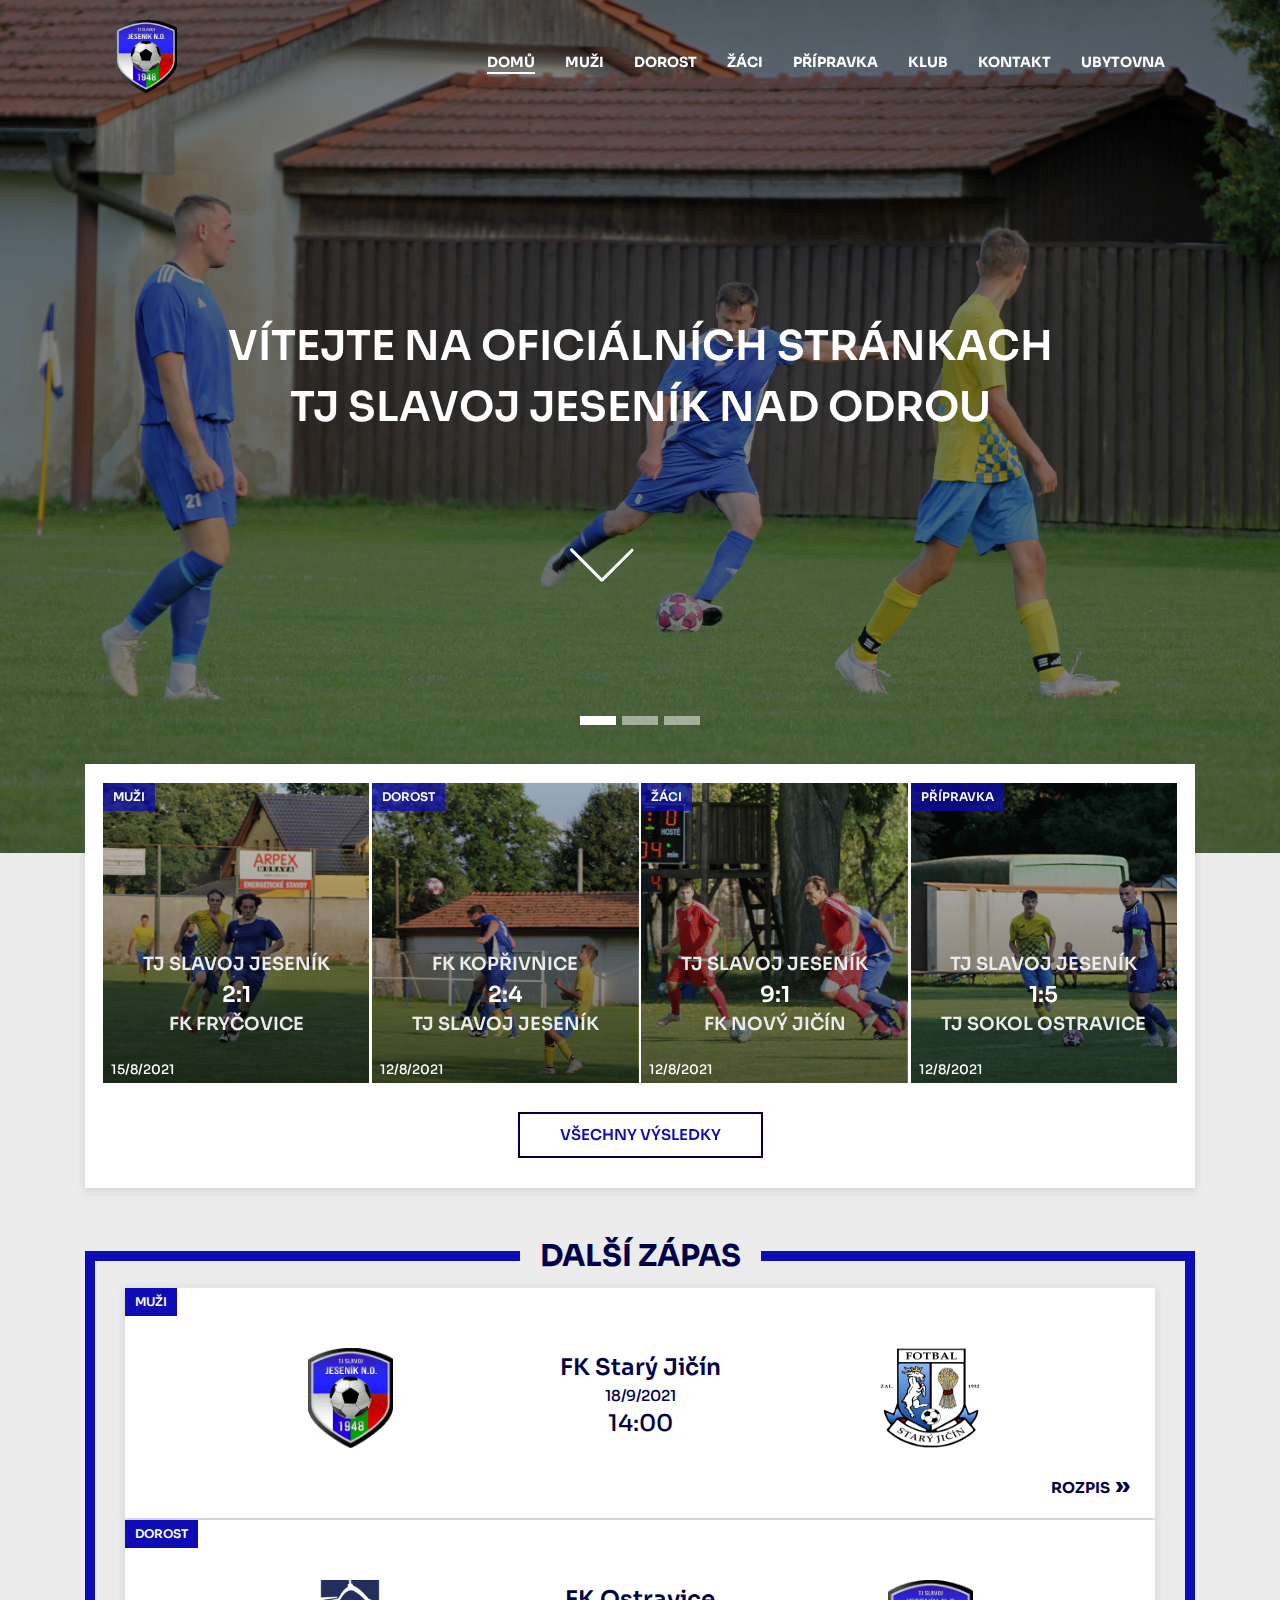
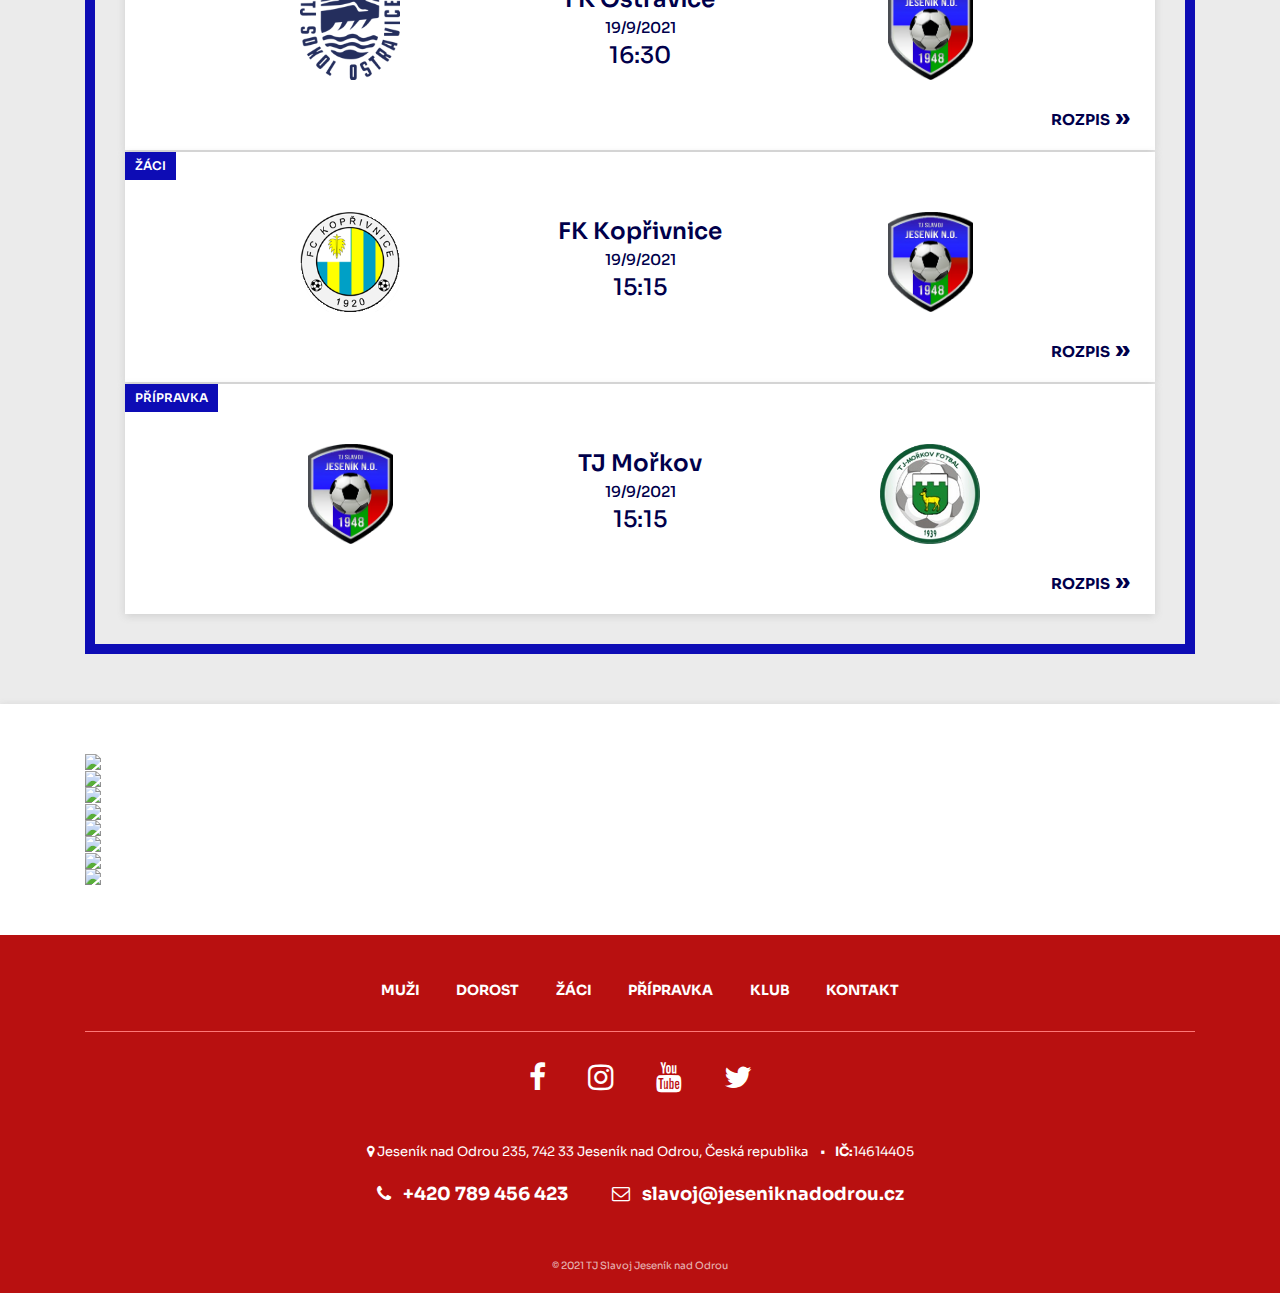
==== commit 8f6b5f86: "edited favicon and subsection background" ====
--- a/index.html
+++ b/index.html
@@ -7,7 +7,6 @@
     <title>TJ Slavoj Jeseník nad Odrou</title>
     <link rel="icon" href="images/logo.png" type="image/x-icon">
     <meta name='viewport' content='width=device-width, initial-scale=1'>
-    <link rel="shortcut icon" href="/Cms_Data/Sites/fotbalstaryjicin/Files/favicon.ico">
     <link rel='stylesheet' type='text/css' media='screen' href='style.css'>
     <link rel="stylesheet" href="https://stackpath.bootstrapcdn.com/bootstrap/4.3.1/css/bootstrap.min.css"
         integrity="sha384-ggOyR0iXCbMQv3Xipma34MD+dH/1fQ784/j6cY/iJTQUOhcWr7x9JvoRxT2MZw1T" crossorigin="anonymous">
@@ -57,6 +56,7 @@
                     <li><a href="pripravka.html">PŘÍPRAVKA</a></li>
                     <li><a href="klub.html">KLUB</a></li>
                     <li><a href="kontakt.html">KONTAKT</a></li>
+                    <li><a href="https://www.jeseniknadodrou.cz/obcan/sluzby/ubytovani/turisticka-ubytovna-tj-slavoj-56cs.html">UBYTOVNA</a></li>
                 </ul>
             </div>
             <span onclick="openMobileMenu()" class="navTrigger">
@@ -277,8 +277,7 @@
             <div class="comp-info">
                 <i class="fa fa-map-marker"></i>
                 Jeseník nad Odrou 235, 742 33 Jeseník nad Odrou, Česká republika
-                <!-- &nbsp;&nbsp;&nbsp;•&nbsp;&nbsp;&nbsp;<strong>IČ:</strong>000000
-                &nbsp;&nbsp;&nbsp;•&nbsp;&nbsp;&nbsp;<strong>DIČ:</strong>000000 -->
+                &nbsp;&nbsp;&nbsp;•&nbsp;&nbsp;&nbsp;<strong>IČ:</strong>14614405
             </div>
             <div class="contact-info">
                 <div class="phone">
--- a/style.css
+++ b/style.css
@@ -318,7 +318,7 @@
     }
 }
 
-@media screen and (max-width:768px) {
+@media screen and (max-width: 1000px) {
     .navTrigger {
         display: block;
     }
@@ -1009,9 +1009,9 @@
     position: absolute;
     left: 50%;
     transform: translate(-50%, 0%);
-    bottom: 20%;
+    bottom: 15%;
     color: #ebebeb;
-    font-size: 2rem;
+    font-size: 1.8rem;
     font-family: 'DM Sans', sans-serif;
     font-family: 'Sintony', sans-serif;
     font-family: 'Sora', sans-serif;
@@ -1022,7 +1022,7 @@
 
 .result-text-result {
     color: #fff;
-    font-size: 2.8rem;
+    font-size: 2.2rem;
 }
 
 .result-title {
@@ -1320,7 +1320,7 @@
     font-family: 'DM Sans', sans-serif;
     font-family: 'Sintony', sans-serif;
     font-family: 'Sora', sans-serif;
-    font-size: 5rem;
+    font-size: 3.5rem;
     font-weight: 800;
 }
 
@@ -1337,7 +1337,7 @@
 .mens-players {
     background-color: #fff;
     height: 100%;
-    margin-top: -130px;
+    margin-top: -160px;
     margin-bottom: 70px;
     margin-left: -20px;
     position: relative;
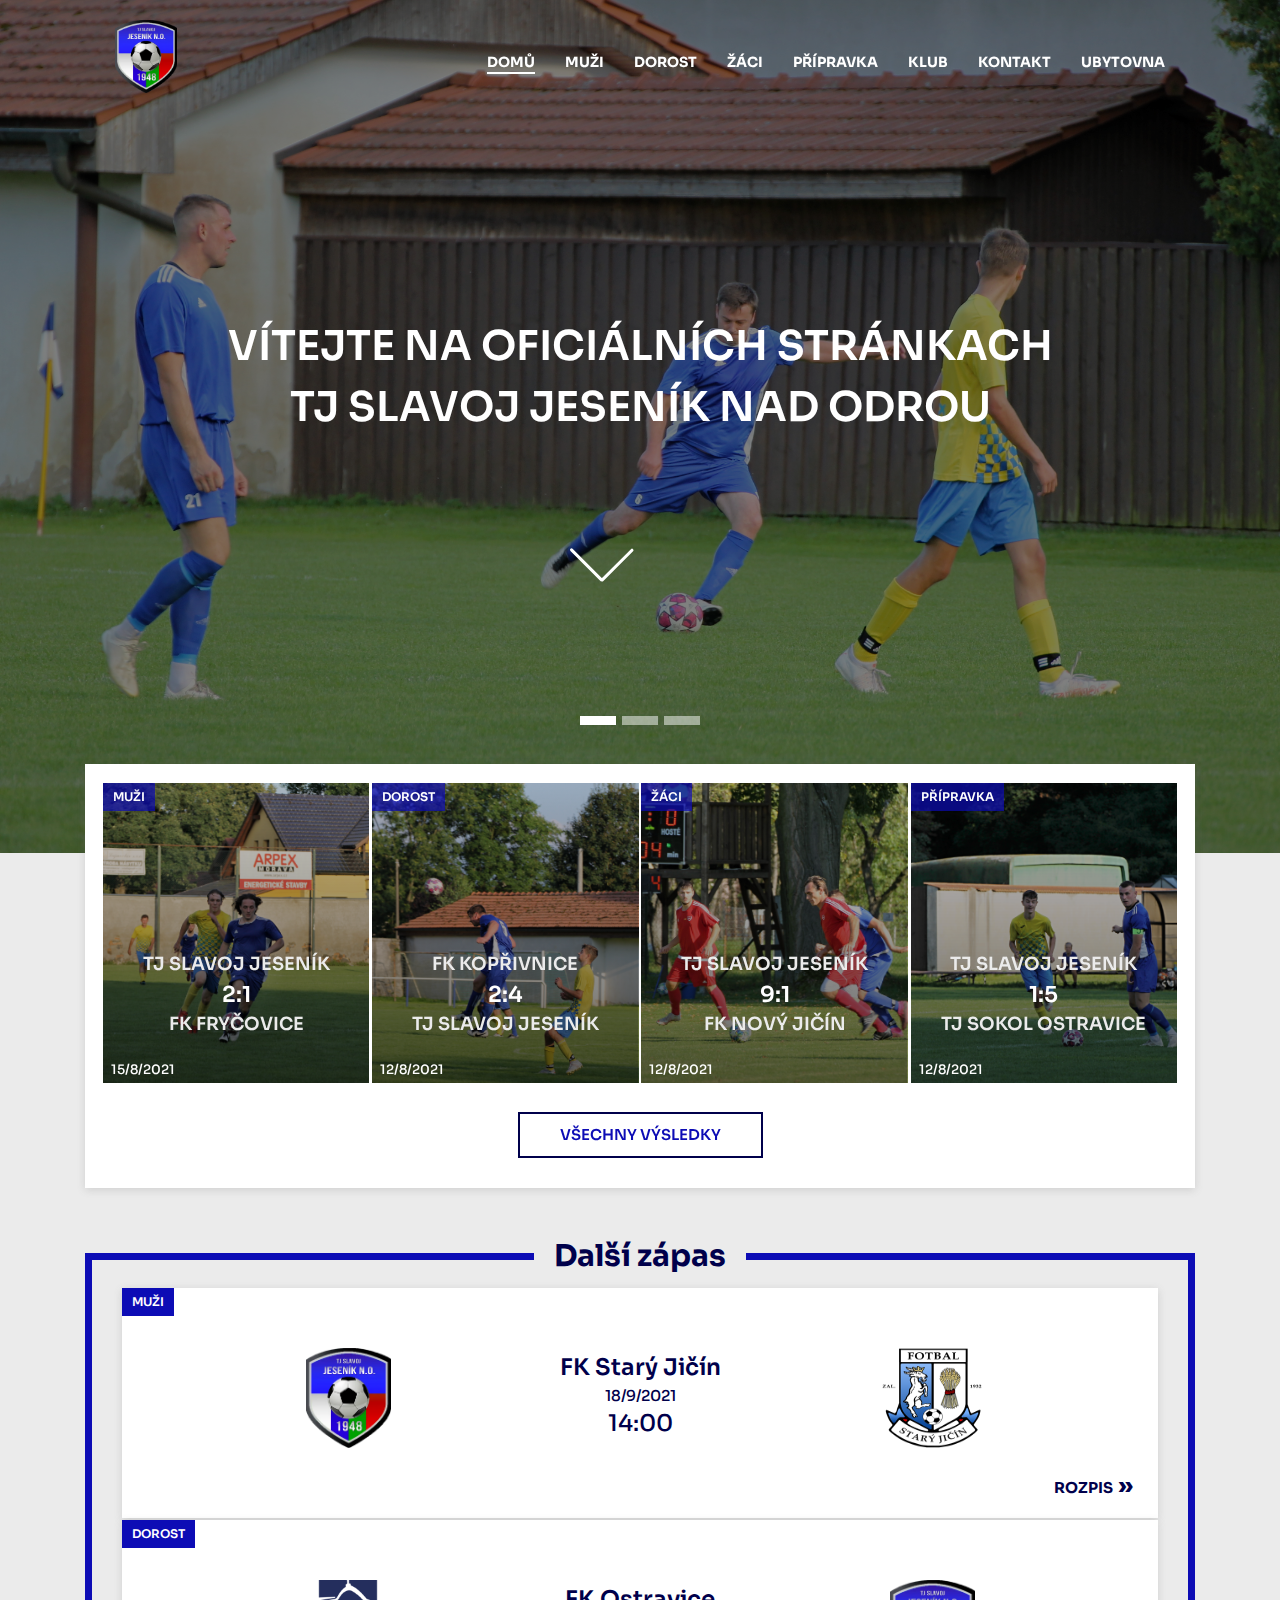
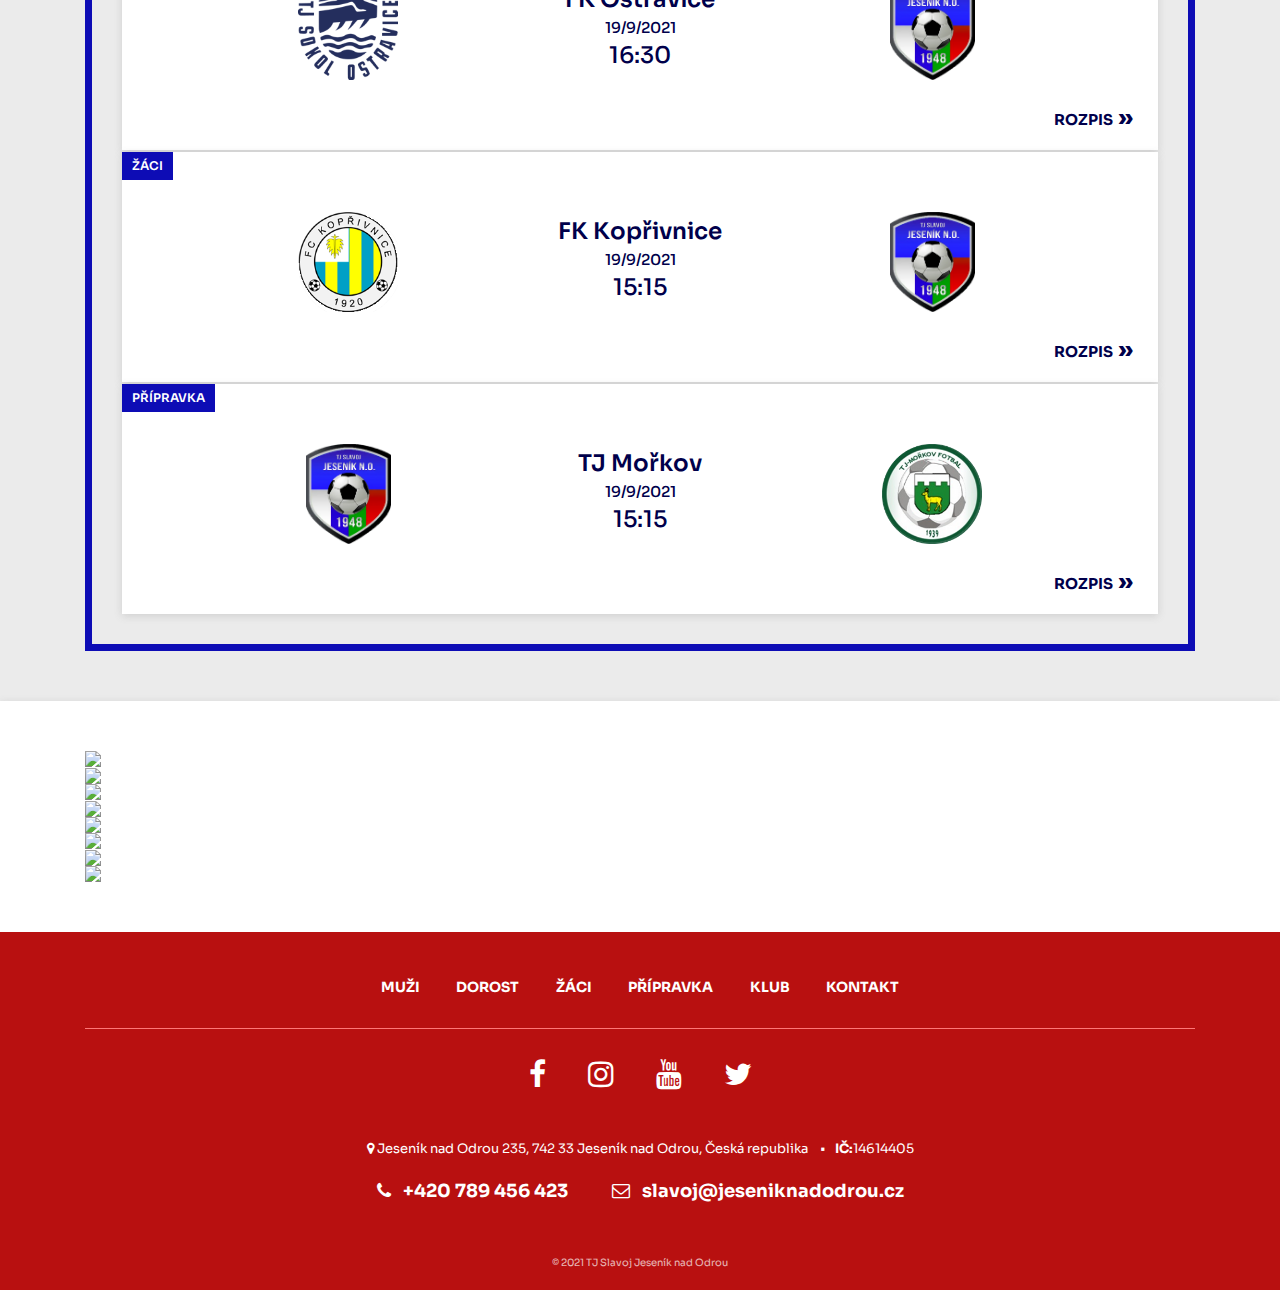
==== commit 8235307d: "edited contact section" ====
--- a/index.html
+++ b/index.html
@@ -148,7 +148,7 @@
     <!-- next matches section -->
     <div class="next-matches-section">
         <div class="container next-matches-title">
-            <h2>DALŠÍ ZÁPAS</h2>
+            <h2>Další zápas</h2>
         </div>
         <div class="container">
             <div class="next-match-wrap">
--- a/style.css
+++ b/style.css
@@ -11,6 +11,7 @@
     font-family: 'Sora', sans-serif;  
     font-size: 62.5%;
     font-size: 10px;
+    /* letter-spacing: 1px; */
 }
 
 *:focus {
@@ -341,15 +342,22 @@
         width: 100%;
         height: 0;
         overflow: hidden;
+        
     }
 
     .main-nav div.show_list {
-        position: relative;
-        height: 100%;
-        display: none;
-        margin-top: 0px;
-        display: flex;
-        align-items: stretch;
+        position: absolute;
+        width: 100%;
+        height: 50px;
+        background-color: #ebebeb;
+        left: 50%;
+        top: 50%;
+        transform: translate(-50%, -50%);
+        overflow: visible;
+        margin-top: -8px;
+        margin-bottom: -5px;
+
+
     }
 
     .main-nav div.main_list ul {
@@ -359,17 +367,18 @@
         right: 0;
         left: 0;
         bottom: 0;
-        background-color: #000; 
+        background-color: #fff;
+       
     }
     .main-nav div.main_list ul li {
         width: 100%;
         height: 100%;
-        background-color: red;
+        margin-left: 15px;
     }
     .main-nav div.main_list ul li a {
         /* width: 100%; */
         font-size: 2rem;
-        color:rgb(0, 0, 75);
+        color: rgb(0, 0, 75);
     }
     .main-nav div.media_button {
         display: block;
@@ -1142,7 +1151,7 @@
 .next-matches-title h2:before,
 .next-matches-title h2:after {
     content: '';
-    border-top: 10px solid rgb(13,12,181);
+    border-top: 7px solid rgb(13,12,181);
     margin: 0 20px 0 0;
     flex: 1 0 20px;
 }
@@ -1160,9 +1169,9 @@
 }
 
 .next-match-wrap {
-    border-right: 10px solid rgb(13,12,181);
-    border-left: 10px solid rgb(13,12,181);
-    border-bottom: 10px solid rgb(13,12,181);
+    border-right: 7px solid rgb(13,12,181);
+    border-left: 7px solid rgb(13,12,181);
+    border-bottom: 7px solid rgb(13,12,181);
     margin-top: -23px;
     padding-top: 30px;
     padding-bottom: 30px;
@@ -1284,6 +1293,7 @@
 
 .next-match-all:hover {
     text-decoration: none;
+    color: rgb(13,12,181)
 }
 
 /* End of styles used mainly in index.html file */
@@ -1507,3 +1517,188 @@
     }
 }
 
+/* contact  */
+.contact-content {
+    width: 100%;
+    height: auto;
+    background-color: #ebebeb;
+    padding-top: 100px;
+    padding-bottom: 50px;
+}
+
+.map {
+    width: 100%;
+    height: auto;
+    margin-top: 30px;
+    box-shadow: rgba(99, 99, 99, 0.2) 0px 2px 8px 0px;
+}
+
+iframe {
+    width: 100%;
+    height: 300px;
+}
+.flex-container {
+    display: flex;
+    flex-wrap: wrap;
+    font-size: 30px;
+    text-align: center;
+    margin-top: 30px;
+    font-family: 'DM Sans', sans-serif;
+    font-family: 'Sintony', sans-serif;
+    font-family: 'Sora', sans-serif;
+  }
+  
+  .flex-item-left {
+    padding: 20px;
+    flex: 45%;
+    text-align: left;
+    background-color: #fff;
+    margin-right: 30px;
+    box-shadow: rgba(99, 99, 99, 0.2) 0px 2px 8px 0px;
+  }
+  
+  .flex-item-right {
+    padding: 20px;
+    flex: 45%;
+    text-align: left;
+    background-color: #fff;
+    box-shadow: rgba(99, 99, 99, 0.2) 0px 2px 8px 0px;
+  }
+
+  .flex-item-left-map-from {
+    flex: 55%;
+  }
+  
+  .flex-item-right-map-form {
+    flex: 45%;
+    text-align: left;
+  }
+
+.contact-form {
+    /* background-color: #fff; */
+    width: 100%;
+    height: 100%;
+}
+
+.contact-form-inside {
+    width: 100%;
+    height: 90%;
+    margin-top: 5.5%;
+    background-color: #fff;
+    box-shadow: rgba(99, 99, 99, 0.2) 0px 2px 8px 0px;
+    padding: 50px;
+}
+
+.contact-form-inside h2 {
+    color: rgb(0, 0, 75);
+    font-size: 2.8rem;
+    font-weight: bold;
+}
+
+input[type=text], select, textarea {
+    width: 100%; /* Full width */
+    padding: 12px; /* Some padding */ 
+    border: none;
+    color: rgb(0, 0, 75);
+    border-bottom: 2px solid rgb(0, 0, 75); 
+    box-sizing: border-box; /* Make sure that padding and width stays in place */
+    font-size: 1.8rem;
+    margin-bottom: 16px; /* Bottom margin */
+    resize: vertical /* Allow the user to vertically resize the textarea (not horizontally) */
+  }
+
+  #subject {
+      font-size: 1.8rem;
+  }
+  
+  /* Style the submit button with a specific background color etc */
+  /* input[type=submit] {
+    background-color: rgb(184, 16, 16);
+    color: white;
+    padding: 12px 20px;
+    font-size: 2rem;
+    border: none;
+    border-radius: 4px;
+    cursor: pointer;
+    font-weight: bold;
+  } */
+  
+  /* When moving the mouse over the submit button, add a darker green color */
+  /* input[type=submit]:hover {
+    background-color: rgb(184, 16, 16);
+  } */
+  
+
+
+
+.map-responsive{
+    overflow:hidden;
+    padding-bottom:136.25%;
+    position:relative;
+    height:0;
+    box-shadow: rgba(99, 99, 99, 0.2) 0px 2px 8px 0px;
+}
+
+.map-responsive iframe {
+    left:0;
+    top:0;
+    height:100%;
+    width:100%;
+    position:absolute;
+}
+ 
+.flex-container h3 { 
+    color: rgb(0, 0, 75);
+    font-size: 23px;
+    font-weight: 700;
+  }
+
+  .flex-container h4 { 
+    color:rgb(32, 32, 32);
+    font-weight: 500;
+    /* color:rgb(91, 91, 99); */
+    font-size: 14px;
+  }
+
+  .flex-container h5 { 
+    color:rgb(0, 0, 122);
+    font-weight: 700;
+    /* color:rgb(91, 91, 99); */
+    font-size: 17px;
+  }
+
+
+
+  .contact-divider { 
+    width: 100%;
+    height: 2px;
+    background-color: rgb(0, 0, 75);
+    margin-bottom: 5px;
+  } 
+  
+  /* Responsive layout - makes a one column-layout instead of a two-column layout */
+  @media (max-width: 800px) {
+    .flex-item-left {
+      margin-right: 0px;
+      margin-bottom: 20px;
+      flex: 100%;
+    }
+
+    .flex-item-right {
+        margin-bottom: -10px;
+        flex: 100%;
+      }
+
+    .flex-container h3 { 
+        font-size: 18px;
+      }
+    
+      .flex-container h4 { 
+        font-size: 12px;
+      }
+
+      .flex-container h5 { 
+        font-size: 15px;
+      }
+  }
+
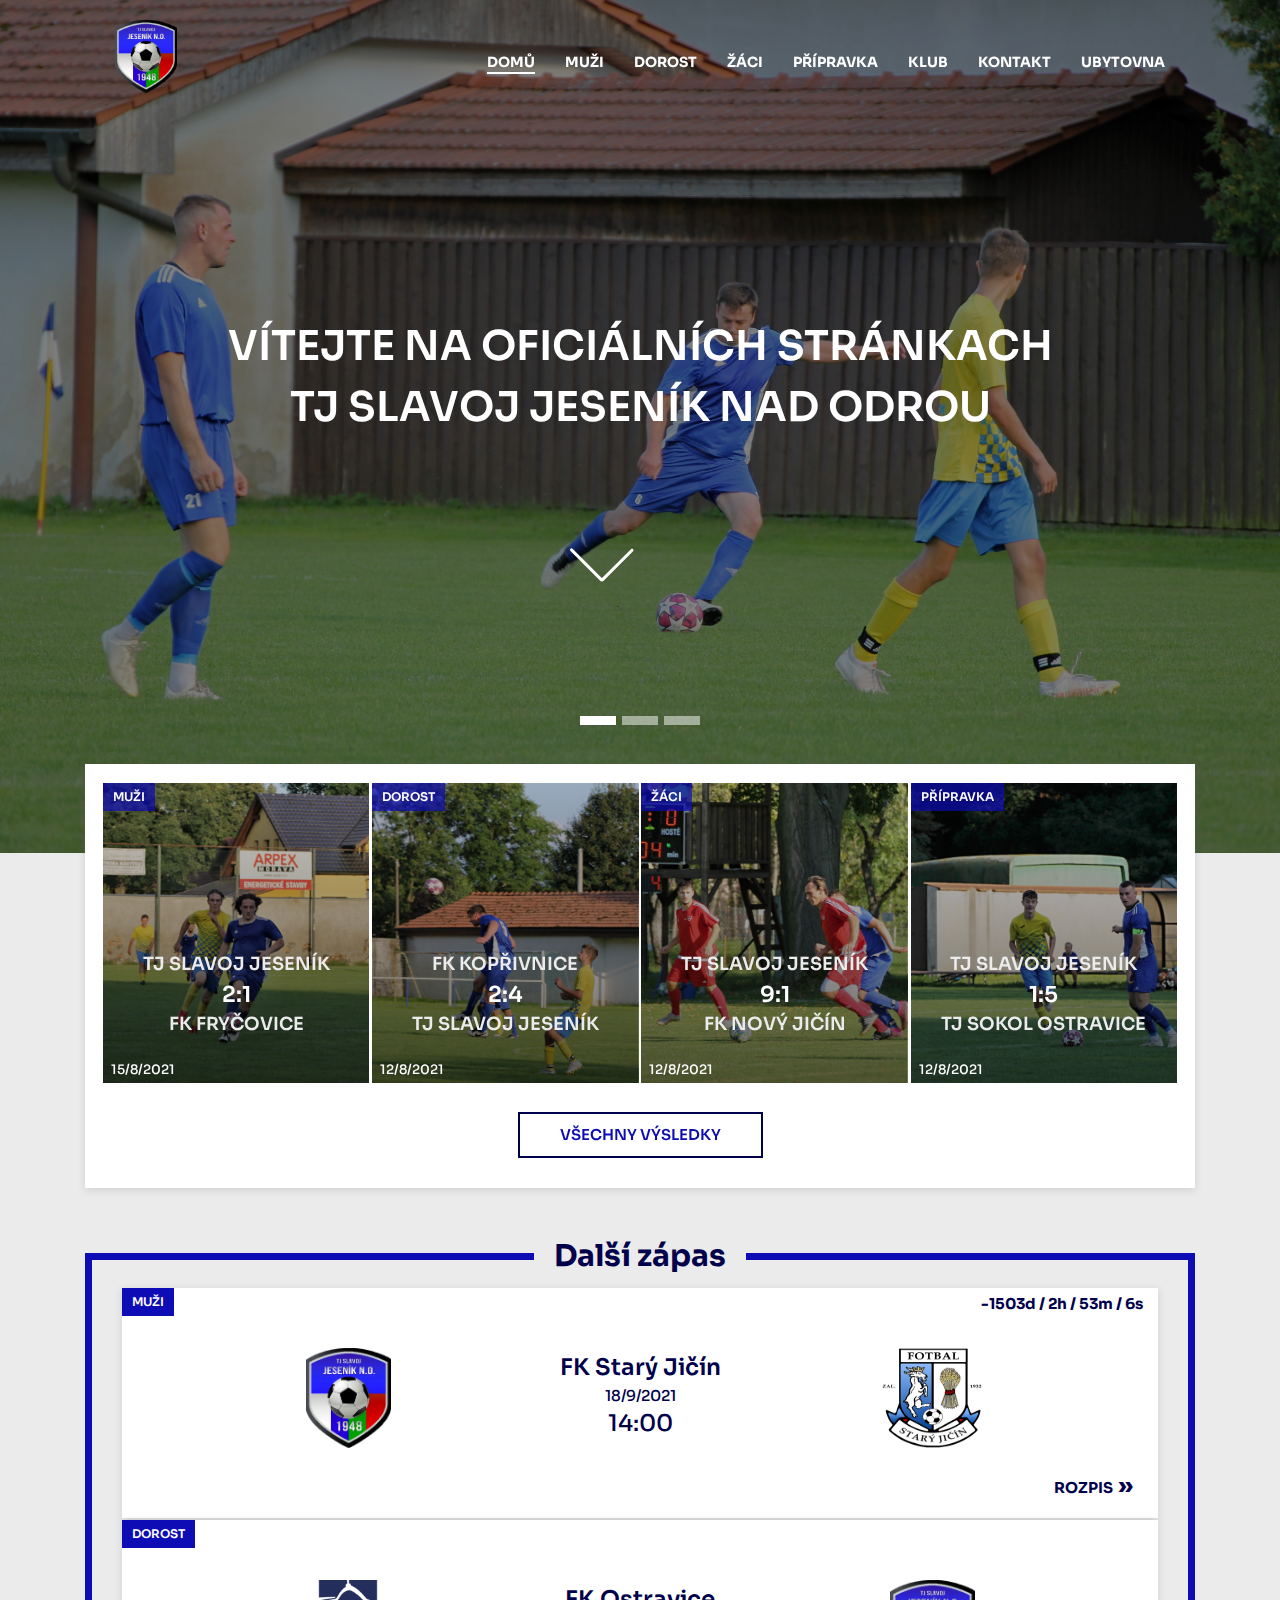
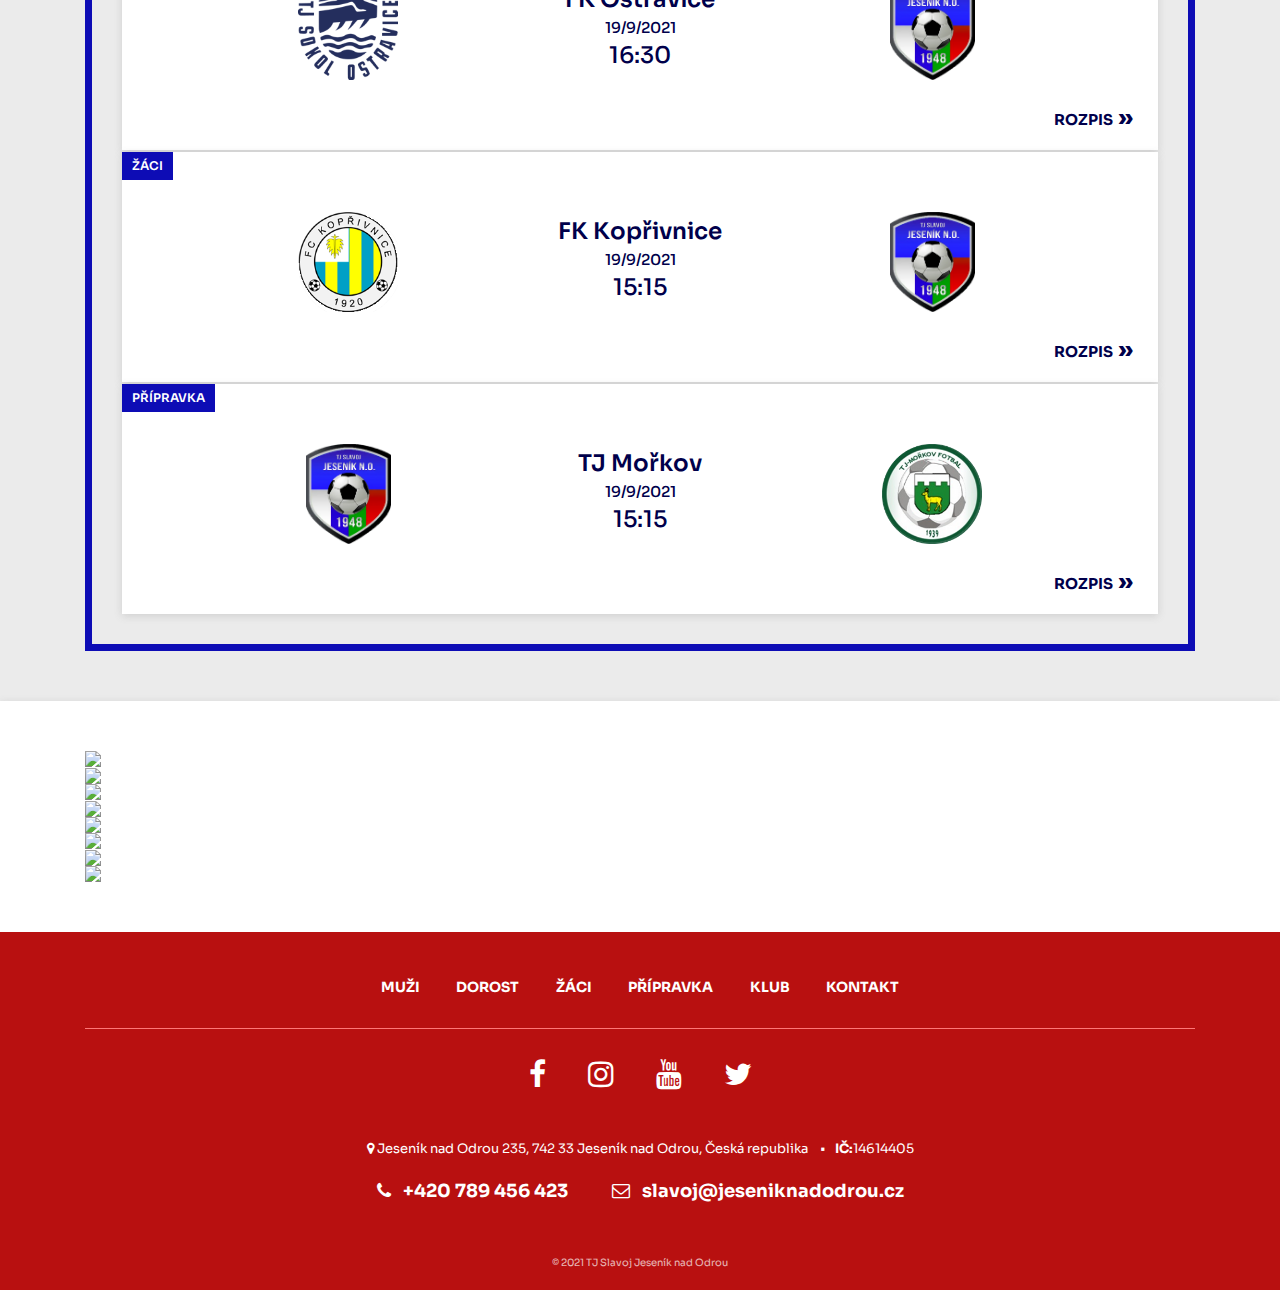
==== commit 36ce5d21: "countdown timer added" ====
--- a/index.html
+++ b/index.html
@@ -129,7 +129,7 @@
                         <div class="result-date">12/8/2021</div>
                     </div>
                 </a>
-                <a href="#">
+                <a href="pripravka.html">
                     <div class="result-images">
                         <div class="pripravka">
                         </div>
@@ -162,10 +162,12 @@
                         <h3>FK Starý Jičín</h3>
                         <h2>18/9/2021</h2>
                         <h1>14:00</h1>
+                        
                     </div>
                     <div class="next-match-col">
                         <img src="images/stary-jicin.png" alt="Girl in a jacket" width="100" height="100">
                     </div>
+                    <div class="remaining-time" id="remaining-time"></div>
                     <a href="#" class="next-match-all" onclick="openPageWithSection('muzi','resultTable')">ROZPIS<span
                             class="arrow-next-match">&raquo;</span></a>
                 </div>
--- a/style.css
+++ b/style.css
@@ -356,8 +356,6 @@
         overflow: visible;
         margin-top: -8px;
         margin-bottom: -5px;
-
-
     }
 
     .main-nav div.main_list ul {
@@ -368,7 +366,6 @@
         left: 0;
         bottom: 0;
         background-color: #fff;
-       
     }
     .main-nav div.main_list ul li {
         width: 100%;
@@ -1294,6 +1291,22 @@
 .next-match-all:hover {
     text-decoration: none;
     color: rgb(13,12,181)
+}
+
+.remaining-time {
+    position: absolute;
+    top: 5px;
+    right: 15px;
+    font-size: 1.5rem;
+    font-weight: bold;
+    color: rgb(0, 0, 75);
+    font-family: 'DM Sans', sans-serif;
+    font-family: 'Sintony', sans-serif;
+    font-family: 'Sora', sans-serif;
+}
+
+.remaining-time span {
+    color: red;
 }
 
 /* End of styles used mainly in index.html file */
